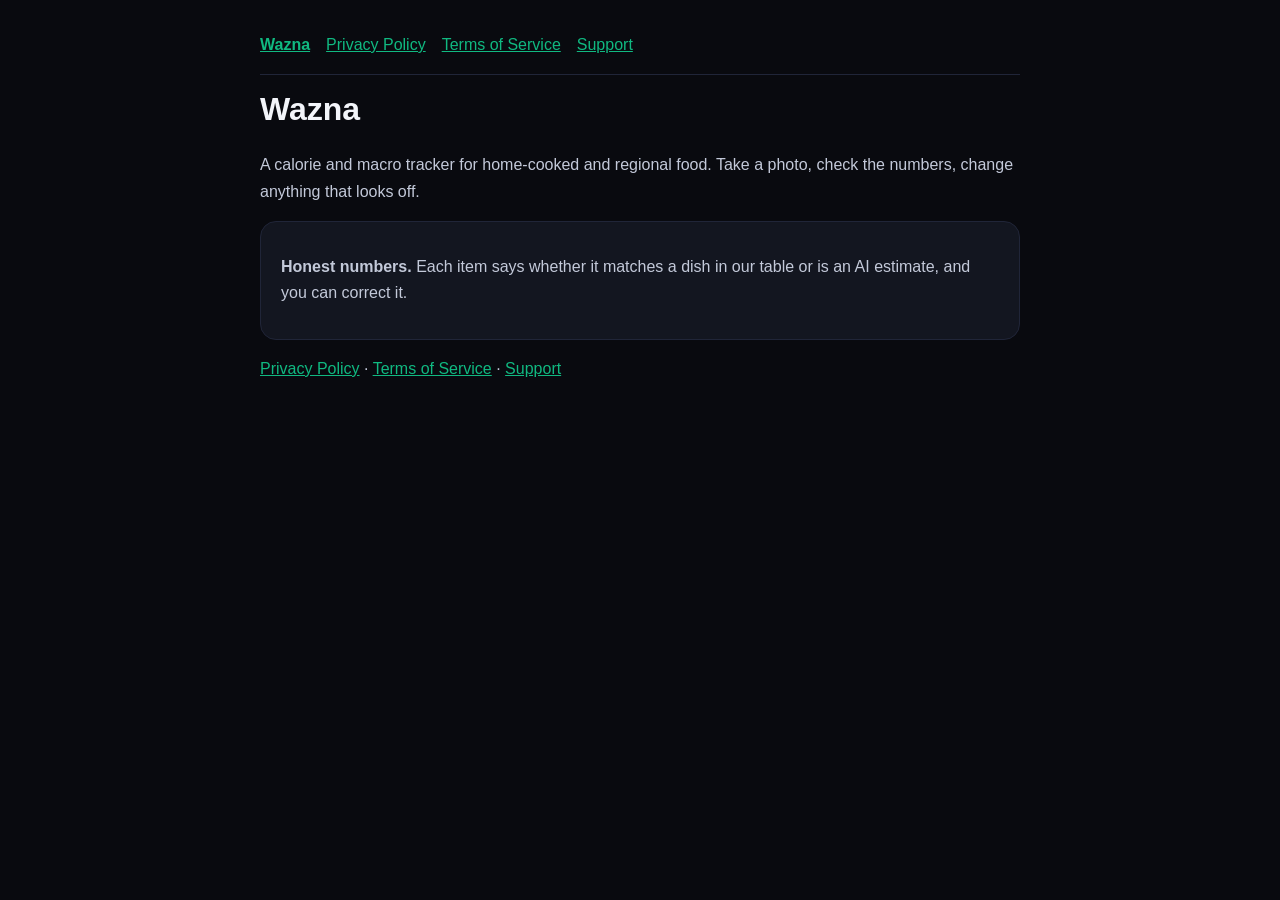
==== index.html @ 88abff81 "Wazna public pages: privacy, terms, support" ====
<!doctype html>
<html lang="en">
<head>
<meta charset="utf-8">
<meta name="viewport" content="width=device-width, initial-scale=1">
<title>Home | Wazna</title>
<style>
  :root { color-scheme: dark; --bg:#090A0F; --card:#131620; --line:#202538; --ink:#F3F5FA; --muted:#8189A0; --emerald:#10B981; }
  body { margin:0; background:var(--bg); color:var(--ink); font:16px/1.65 -apple-system, "Segoe UI", Roboto, sans-serif; }
  main { max-width:760px; margin:0 auto; padding:32px 20px 80px; }
  h1 { font-size:32px; margin:8px 0 4px; } h2 { font-size:20px; margin:32px 0 8px; }
  p, li { color:#C3C9D9; } a { color:var(--emerald); } nav a { margin-right:16px; }
  .meta { color:var(--muted); font-size:14px; } nav { padding-bottom:16px; border-bottom:1px solid var(--line); margin-bottom:8px; }
  .card { background:var(--card); border:1px solid var(--line); border-radius:16px; padding:16px 20px; }
</style>
</head>
<body><main>
<nav><a href="index.html"><strong>Wazna</strong></a><a href="privacy.html">Privacy Policy</a><a href="terms.html">Terms of Service</a><a href="support.html">Support</a></nav>
<h1>Wazna</h1>
<p>A calorie and macro tracker for home-cooked and regional food. Take a photo, check the numbers, change anything that looks off.</p>
<div class="card"><p><strong>Honest numbers.</strong> Each item says whether it matches a dish in our table or is an AI estimate, and you can correct it.</p></div>
<p><a href="privacy.html">Privacy Policy</a> &middot; <a href="terms.html">Terms of Service</a> &middot; <a href="support.html">Support</a></p>

</main></body></html>
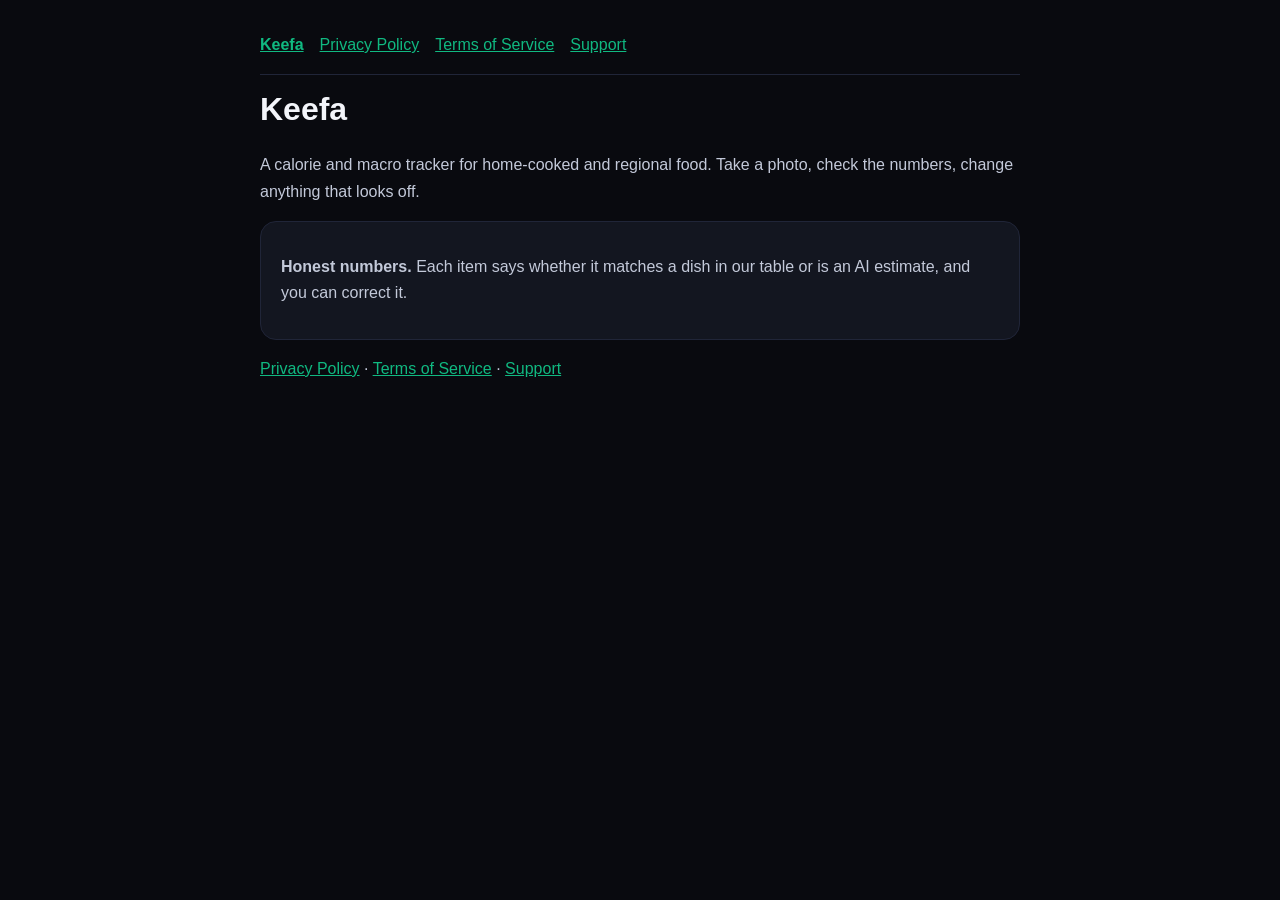
==== commit 0efc08cd: "Public pages: app renamed to Keefa" ====
--- a/index.html
+++ b/index.html
@@ -3,7 +3,7 @@
 <head>
 <meta charset="utf-8">
 <meta name="viewport" content="width=device-width, initial-scale=1">
-<title>Home | Wazna</title>
+<title>Home | Keefa</title>
 <style>
   :root { color-scheme: dark; --bg:#090A0F; --card:#131620; --line:#202538; --ink:#F3F5FA; --muted:#8189A0; --emerald:#10B981; }
   body { margin:0; background:var(--bg); color:var(--ink); font:16px/1.65 -apple-system, "Segoe UI", Roboto, sans-serif; }
@@ -15,8 +15,8 @@
 </style>
 </head>
 <body><main>
-<nav><a href="index.html"><strong>Wazna</strong></a><a href="privacy.html">Privacy Policy</a><a href="terms.html">Terms of Service</a><a href="support.html">Support</a></nav>
-<h1>Wazna</h1>
+<nav><a href="index.html"><strong>Keefa</strong></a><a href="privacy.html">Privacy Policy</a><a href="terms.html">Terms of Service</a><a href="support.html">Support</a></nav>
+<h1>Keefa</h1>
 <p>A calorie and macro tracker for home-cooked and regional food. Take a photo, check the numbers, change anything that looks off.</p>
 <div class="card"><p><strong>Honest numbers.</strong> Each item says whether it matches a dish in our table or is an AI estimate, and you can correct it.</p></div>
 <p><a href="privacy.html">Privacy Policy</a> &middot; <a href="terms.html">Terms of Service</a> &middot; <a href="support.html">Support</a></p>
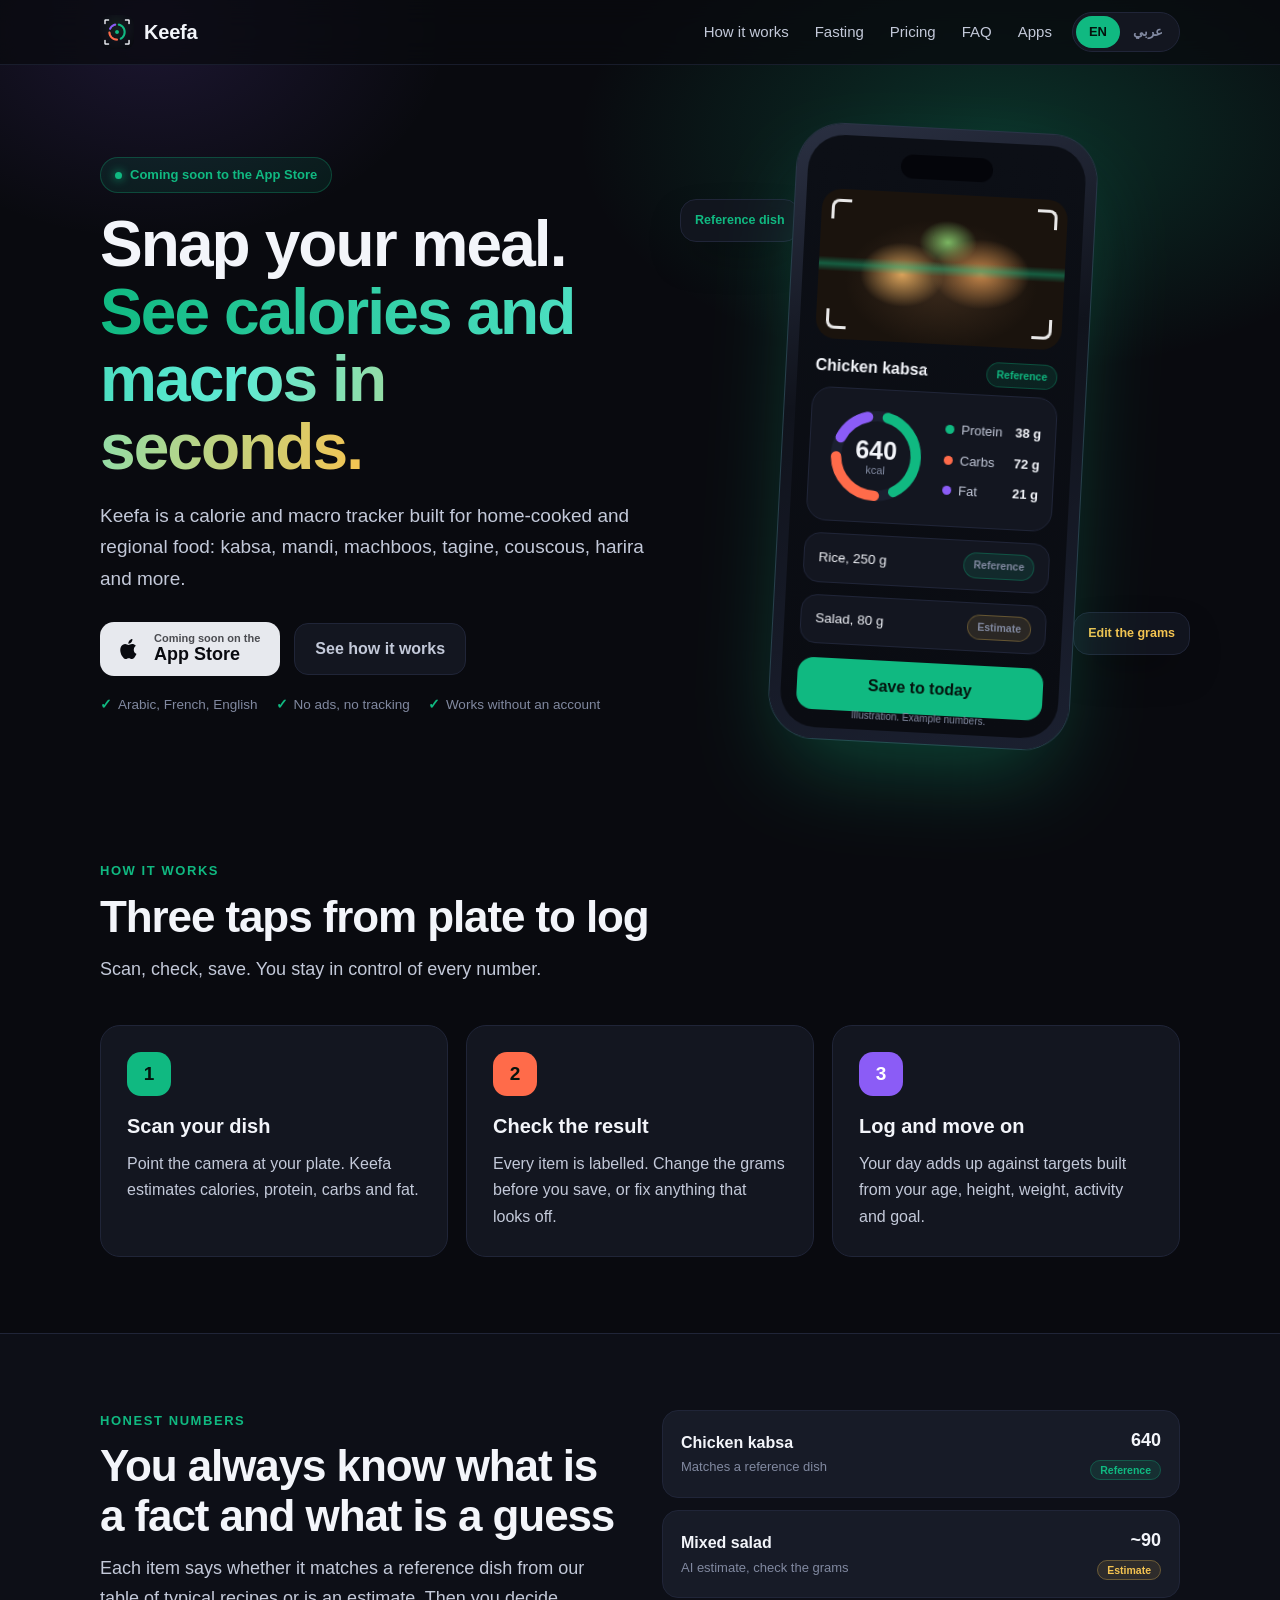
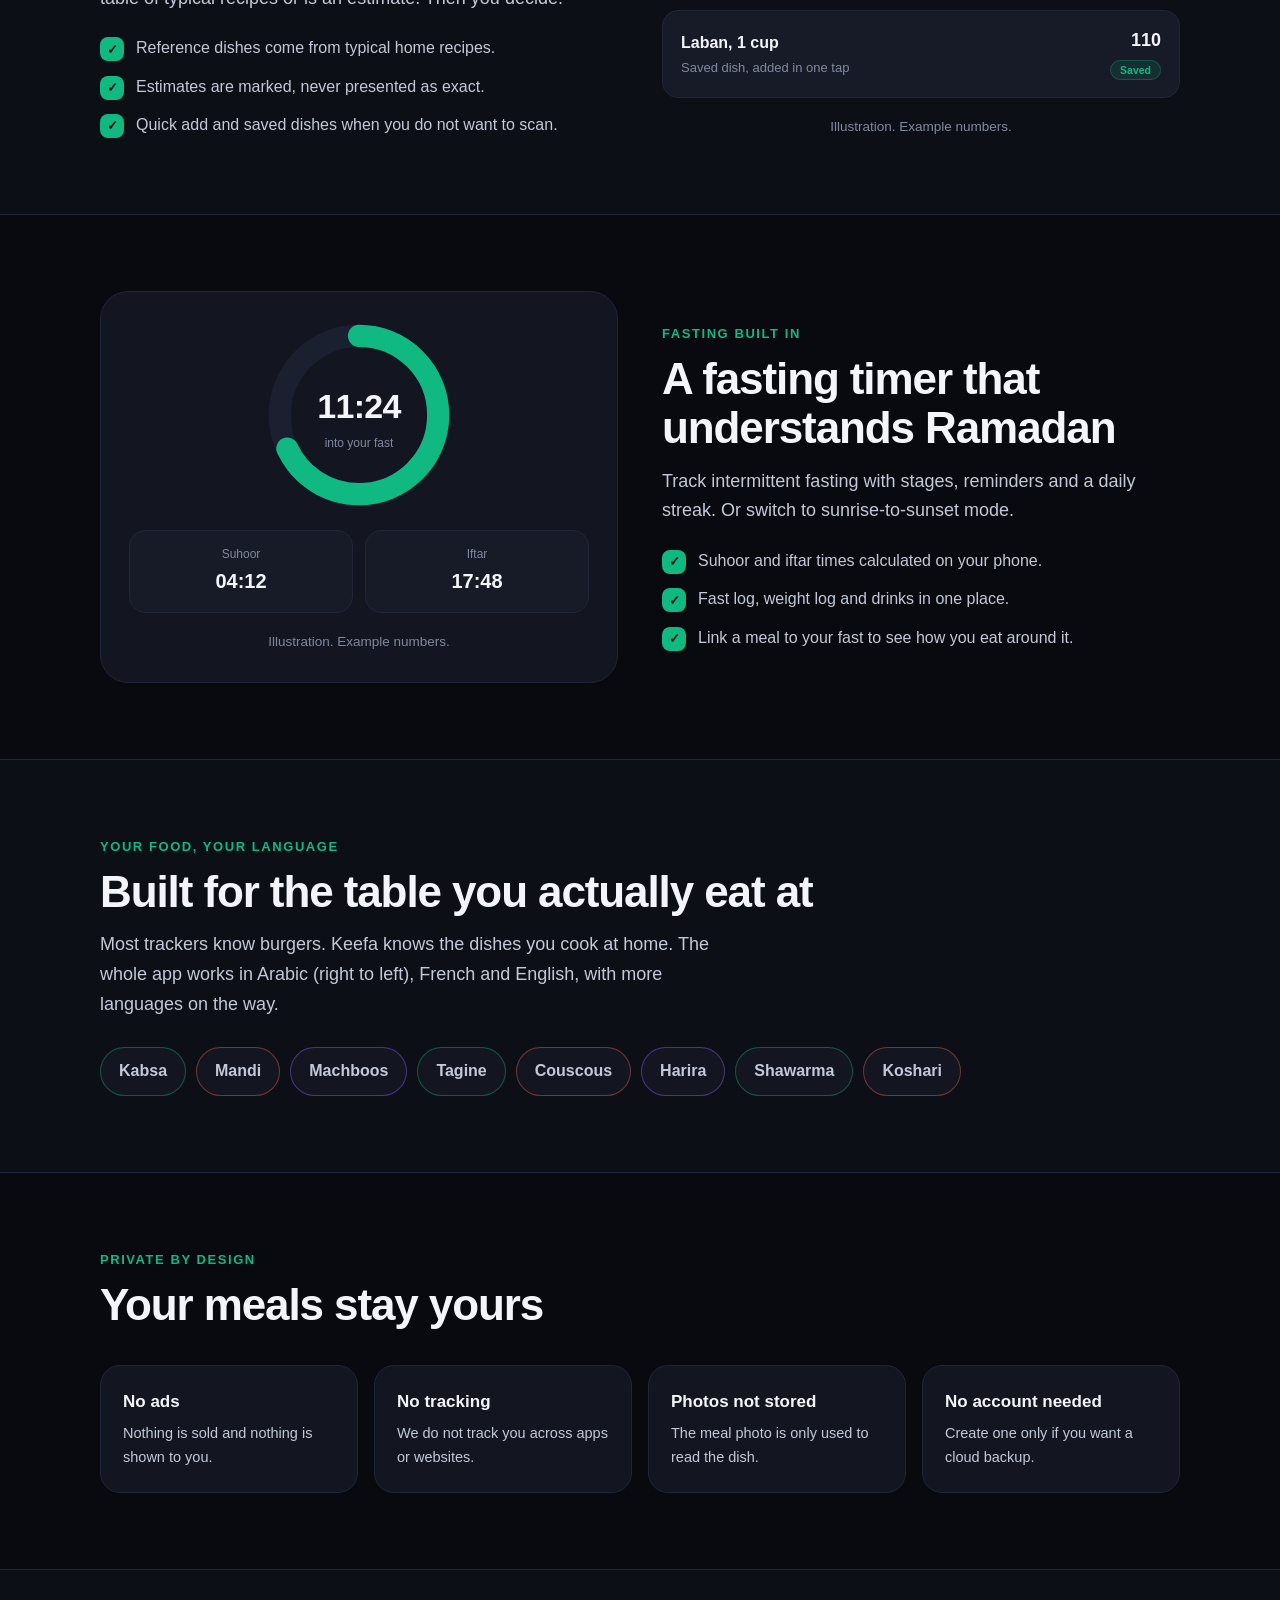
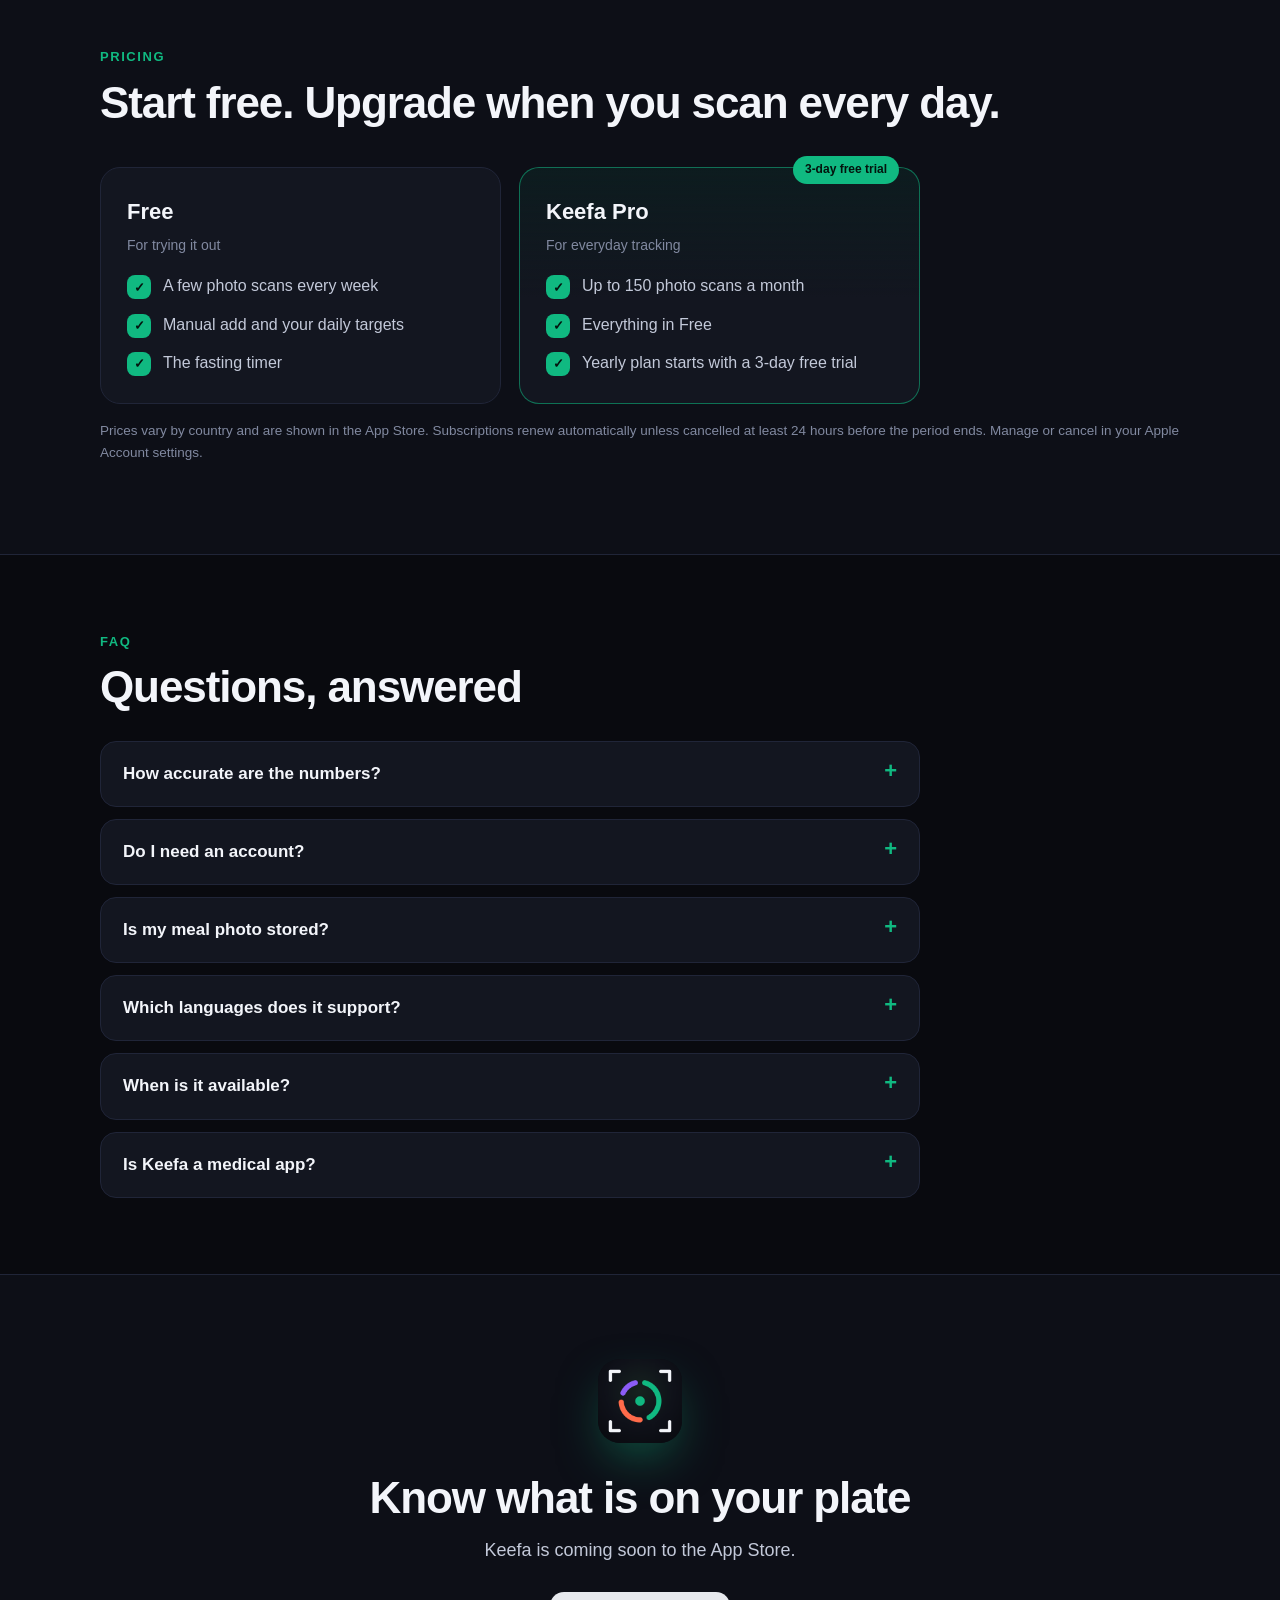
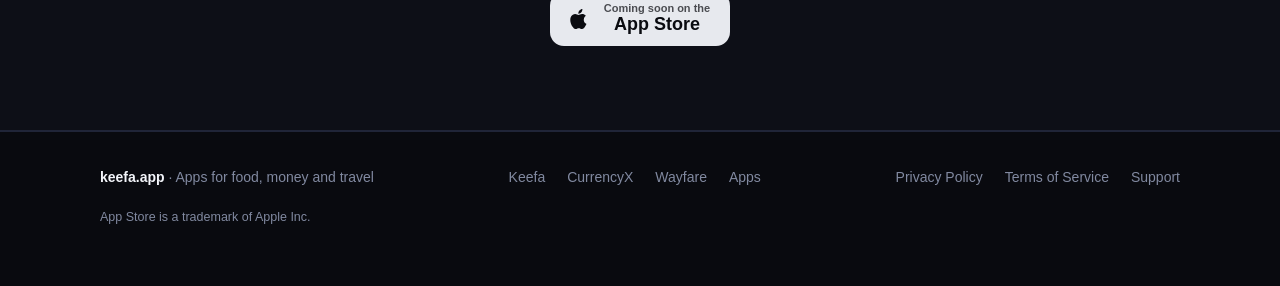
==== commit 59ab580b: "Multi-app site on keefa.app: EN/AR pages, apps hub, CurrencyX and Wayfare pages, SEO files" ====
--- a/index.html
+++ b/index.html
@@ -1,24 +1,467 @@
 <!doctype html>
-<html lang="en">
+<html lang="en" dir="ltr">
 <head>
 <meta charset="utf-8">
 <meta name="viewport" content="width=device-width, initial-scale=1">
-<title>Home | Keefa</title>
+<title>Keefa: Calorie Counter, Food Scanner &amp; Fasting Timer for iPhone</title>
+<meta name="description" content="Snap a meal, get calories and macros in seconds. Built for kabsa, mandi, tagine and home cooking, with a fasting timer and suhoor and iftar times.">
+<meta name="robots" content="index,follow,max-image-preview:large,max-snippet:-1,max-video-preview:-1">
+<meta name="theme-color" content="#090A0F">
+<link rel="canonical" href="https://keefa.app/">
+<link rel="alternate" hreflang="en" href="https://keefa.app/">
+<link rel="alternate" hreflang="ar" href="https://keefa.app/ar/">
+<link rel="alternate" hreflang="x-default" href="https://keefa.app/">
+<meta property="og:type" content="website">
+<meta property="og:site_name" content="keefa.app">
+<meta property="og:title" content="Keefa: Calorie Counter, Food Scanner &amp; Fasting Timer for iPhone">
+<meta property="og:description" content="Snap a meal, get calories and macros in seconds. Built for kabsa, mandi, tagine and home cooking, with a fasting timer and suhoor and iftar times.">
+<meta property="og:url" content="https://keefa.app/">
+<meta property="og:image" content="https://keefa.app/assets/og-keefa.png">
+<meta property="og:image:width" content="1200">
+<meta property="og:image:height" content="630">
+<meta property="og:locale" content="en_US">
+<meta property="og:locale:alternate" content="ar_AR">
+<meta name="twitter:card" content="summary_large_image">
+<meta name="twitter:title" content="Keefa: Calorie Counter, Food Scanner &amp; Fasting Timer for iPhone">
+<meta name="twitter:description" content="Snap a meal, get calories and macros in seconds. Built for kabsa, mandi, tagine and home cooking, with a fasting timer and suhoor and iftar times.">
+<meta name="twitter:image" content="https://keefa.app/assets/og-keefa.png">
+<meta name="apple-itunes-app" content="app-id=6833574449">
+<link rel="icon" href="/assets/favicon.png" type="image/png">
+<link rel="apple-touch-icon" href="/assets/icon.png">
 <style>
-  :root { color-scheme: dark; --bg:#090A0F; --card:#131620; --line:#202538; --ink:#F3F5FA; --muted:#8189A0; --emerald:#10B981; }
-  body { margin:0; background:var(--bg); color:var(--ink); font:16px/1.65 -apple-system, "Segoe UI", Roboto, sans-serif; }
-  main { max-width:760px; margin:0 auto; padding:32px 20px 80px; }
-  h1 { font-size:32px; margin:8px 0 4px; } h2 { font-size:20px; margin:32px 0 8px; }
-  p, li { color:#C3C9D9; } a { color:var(--emerald); } nav a { margin-right:16px; }
-  .meta { color:var(--muted); font-size:14px; } nav { padding-bottom:16px; border-bottom:1px solid var(--line); margin-bottom:8px; }
-  .card { background:var(--card); border:1px solid var(--line); border-radius:16px; padding:16px 20px; }
+:root {
+    color-scheme: dark;
+    --bg:#090A0F; --bg2:#0D0F17; --card:#131620; --card2:#171B27; --line:#202538;
+    --ink:#F3F5FA; --soft:#C3C9D9; --muted:#8189A0;
+    --emerald:#10B981; --emerald-d:#0B8F64; --coral:#FF6B4A; --violet:#8B5CF6; --gold:#F5C451;
+    --radius:20px;
+  }
+  * { box-sizing:border-box; }
+  html { scroll-behavior:smooth; }
+  body {
+    margin:0; background:var(--bg); color:var(--ink);
+    font:16px/1.65 -apple-system, BlinkMacSystemFont, "Segoe UI", Roboto, "Geeza Pro", "Noto Sans Arabic", Tahoma, sans-serif;
+    -webkit-font-smoothing:antialiased; overflow-x:hidden;
+  }
+  a { color:inherit; text-decoration:none; }
+  .wrap { max-width:1120px; margin:0 auto; padding:0 20px; }
+
+  /* background glow */
+  .glow { position:absolute; inset:0 0 auto 0; height:760px; pointer-events:none; z-index:0;
+    background:
+      radial-gradient(600px 340px at 78% 18%, rgba(16,185,129,.22), transparent 70%),
+      radial-gradient(420px 300px at 12% 4%, rgba(139,92,246,.14), transparent 70%); }
+
+  /* header */
+  header { position:sticky; top:0; z-index:20; backdrop-filter:blur(14px); -webkit-backdrop-filter:blur(14px);
+    background:rgba(9,10,15,.72); border-bottom:1px solid rgba(32,37,56,.7); }
+  .bar { display:flex; align-items:center; gap:20px; height:64px; }
+  .brand { display:flex; align-items:center; gap:10px; font-weight:800; font-size:20px; letter-spacing:-.01em; }
+  .brand img { width:34px; height:34px; border-radius:9px; }
+  nav.links { margin-inline-start:auto; display:flex; gap:26px; font-size:15px; color:var(--soft); }
+  nav.links a:hover { color:var(--ink); }
+  .lang { display:flex; border:1px solid var(--line); border-radius:999px; padding:3px; background:var(--card); }
+  .lang button { all:unset; cursor:pointer; padding:5px 13px; border-radius:999px; font-size:13px; font-weight:700; color:var(--muted); }
+  .lang button[aria-pressed="true"] { background:var(--emerald); color:#04130D; }
+  @media (max-width:780px) { nav.links { display:none; } .lang { margin-inline-start:auto; } }
+
+  /* hero */
+  .hero { position:relative; z-index:1; padding:64px 0 40px; }
+  .hero-grid { display:grid; grid-template-columns:1.05fr .95fr; gap:40px; align-items:center; }
+  .pill { display:inline-flex; align-items:center; gap:8px; font-size:13px; font-weight:700; color:var(--emerald);
+    background:rgba(16,185,129,.1); border:1px solid rgba(16,185,129,.28); padding:6px 14px; border-radius:999px; }
+  .pill i { width:7px; height:7px; border-radius:50%; background:var(--emerald); box-shadow:0 0 10px var(--emerald); }
+  h1 { font-size:clamp(38px,6vw,64px); line-height:1.06; letter-spacing:-.03em; margin:18px 0 18px; font-weight:800; }
+  h1 em { font-style:normal; background:linear-gradient(100deg,var(--emerald),#5EEAD4 60%,var(--gold)); -webkit-background-clip:text; background-clip:text; color:transparent; }
+  html[dir="rtl"] h1 { letter-spacing:0; line-height:1.25; }
+  .lead { font-size:19px; color:var(--soft); max-width:30em; margin:0 0 28px; }
+  .cta { display:flex; flex-wrap:wrap; gap:14px; align-items:center; }
+  .store { display:inline-flex; align-items:center; gap:12px; background:var(--ink); color:#0A0B10; border-radius:14px; padding:10px 20px 10px 16px; font-weight:700; cursor:default; opacity:.95; }
+  .store svg { width:26px; height:26px; }
+  .store small { display:block; font-size:11px; font-weight:600; opacity:.7; line-height:1.1; }
+  .store b { display:block; font-size:18px; line-height:1.2; }
+  .ghost { padding:12px 20px; border-radius:14px; border:1px solid var(--line); color:var(--soft); font-weight:600; background:var(--card); }
+  .ghost:hover { border-color:var(--emerald); color:var(--ink); }
+  .micro { margin-top:18px; font-size:13.5px; color:var(--muted); display:flex; flex-wrap:wrap; gap:6px 18px; }
+  .micro span::before { content:"✓"; color:var(--emerald); margin-inline-end:6px; font-weight:800; }
+
+  /* phone */
+  .phone-wrap { position:relative; display:flex; justify-content:center; }
+  .phone { width:300px; border-radius:46px; padding:11px; background:linear-gradient(160deg,#2A3042,#10131C 40%,#1B2030); box-shadow:0 40px 90px -20px rgba(16,185,129,.35), 0 0 0 1px #2B3146; transform:rotate(3deg); }
+  html[dir="rtl"] .phone { transform:rotate(-3deg); }
+  .screen { border-radius:36px; background:linear-gradient(180deg,#0C0F16,#0A0C12); padding:16px 16px 18px; min-height:560px; position:relative; overflow:hidden; }
+  .notch { width:92px; height:24px; background:#04050A; border-radius:14px; margin:0 auto 14px; }
+  .scan { position:relative; height:150px; border-radius:20px; overflow:hidden;
+    background:
+      radial-gradient(60px 46px at 34% 55%, #D9A25A, transparent 70%),
+      radial-gradient(70px 50px at 66% 52%, #C6874A, transparent 70%),
+      radial-gradient(40px 30px at 52% 32%, #7BB662, transparent 72%),
+      radial-gradient(120px 80px at 50% 60%, #3B2A1C, #1A130D 80%); }
+  .scan::after { content:""; position:absolute; inset:0; background:linear-gradient(180deg,transparent 45%,rgba(16,185,129,.45) 50%,transparent 55%); animation:sweep 3.2s ease-in-out infinite; }
+  @keyframes sweep { 0%{transform:translateY(-60%)} 100%{transform:translateY(60%)} }
+  .corner { position:absolute; width:20px; height:20px; border:3px solid #fff; opacity:.9; z-index:2; }
+  .c1{top:10px;left:10px;border-right:0;border-bottom:0;border-radius:8px 0 0 0}
+  .c2{top:10px;right:10px;border-left:0;border-bottom:0;border-radius:0 8px 0 0}
+  .c3{bottom:10px;left:10px;border-right:0;border-top:0;border-radius:0 0 0 8px}
+  .c4{bottom:10px;right:10px;border-left:0;border-top:0;border-radius:0 0 8px 0}
+  .dish { display:flex; justify-content:space-between; align-items:center; margin:14px 2px 8px; font-weight:700; font-size:16px; }
+  .tag { font-size:10.5px; font-weight:700; padding:3px 9px; border-radius:999px; }
+  .tag.ref { color:var(--emerald); background:rgba(16,185,129,.12); border:1px solid rgba(16,185,129,.3); }
+  .tag.est { color:var(--gold); background:rgba(245,196,81,.1); border:1px solid rgba(245,196,81,.3); }
+  .ringrow { display:flex; align-items:center; gap:16px; background:var(--card); border:1px solid var(--line); border-radius:20px; padding:14px; }
+  .ring { position:relative; width:104px; height:104px; flex:none; }
+  .ring svg { width:100%; height:100%; transform:rotate(-90deg); }
+  .ring circle { fill:none; stroke-width:12; stroke-linecap:round; }
+  .ring .num { position:absolute; inset:0; display:flex; flex-direction:column; align-items:center; justify-content:center; line-height:1.1; }
+  .ring .num b { font-size:25px; } .ring .num small { font-size:11px; color:var(--muted); }
+  .macros { flex:1; display:grid; gap:9px; font-size:13px; }
+  .macro { display:flex; justify-content:space-between; align-items:center; color:var(--soft); }
+  .macro i { width:9px; height:9px; border-radius:50%; display:inline-block; margin-inline-end:7px; }
+  .macro b { color:var(--ink); }
+  .item { margin-top:12px; display:flex; justify-content:space-between; align-items:center; background:var(--card); border:1px solid var(--line); border-radius:16px; padding:11px 14px; font-size:13.5px; }
+  .item span:last-child { color:var(--muted); }
+  .savebtn { margin-top:14px; text-align:center; background:var(--emerald); color:#04130D; font-weight:800; border-radius:16px; padding:13px; }
+  .eg { position:absolute; bottom:6px; right:6px; left:6px; text-align:center; font-size:10px; color:var(--muted); }
+  .float { position:absolute; background:rgba(19,22,32,.92); border:1px solid var(--line); border-radius:16px; padding:10px 14px; font-size:12.5px; font-weight:700; box-shadow:0 18px 40px -14px rgba(0,0,0,.6); backdrop-filter:blur(8px); }
+  .f1 { top:70px; inset-inline-start:-6px; color:var(--emerald); }
+  .f2 { bottom:90px; inset-inline-end:-10px; color:var(--gold); }
+  @media (max-width:900px) {
+    .hero-grid { grid-template-columns:1fr; } .phone-wrap { margin-top:24px; }
+    .f1 { inset-inline-start:2%; } .f2 { inset-inline-end:2%; }
+  }
+
+  /* sections */
+  section { position:relative; z-index:1; padding:76px 0; }
+  .alt { background:var(--bg2); border-block:1px solid var(--line); }
+  .eyebrow { color:var(--emerald); font-weight:800; font-size:13px; letter-spacing:.12em; text-transform:uppercase; }
+  html[dir="rtl"] .eyebrow { letter-spacing:0; }
+  h2 { font-size:clamp(30px,4.2vw,44px); line-height:1.12; letter-spacing:-.025em; margin:10px 0 14px; font-weight:800; }
+  html[dir="rtl"] h2 { letter-spacing:0; line-height:1.3; }
+  .sub { color:var(--soft); font-size:18px; max-width:34em; margin:0; }
+  .grid3 { display:grid; grid-template-columns:repeat(3,1fr); gap:18px; margin-top:40px; }
+  .card { background:var(--card); border:1px solid var(--line); border-radius:var(--radius); padding:26px; }
+  .card h3 { margin:14px 0 8px; font-size:20px; }
+  .card p { margin:0; color:var(--soft); }
+  .step { width:44px; height:44px; border-radius:14px; display:grid; place-items:center; font-weight:800; font-size:19px; color:#04130D; background:var(--emerald); }
+  .card:nth-child(2) .step { background:var(--coral); } .card:nth-child(3) .step { background:var(--violet); color:#fff; }
+  @media (max-width:860px) { .grid3 { grid-template-columns:1fr; } }
+
+  .split { display:grid; grid-template-columns:1fr 1fr; gap:44px; align-items:center; }
+  @media (max-width:860px) { .split { grid-template-columns:1fr; } }
+  .checks { list-style:none; padding:0; margin:22px 0 0; display:grid; gap:12px; }
+  .checks li { display:flex; gap:12px; color:var(--soft); }
+  .checks li::before { content:"✓"; flex:none; width:24px; height:24px; border-radius:8px; display:grid; place-items:center; font-size:13px; font-weight:800; color:#04130D; background:var(--emerald); margin-top:2px; }
+
+  .honest { display:grid; gap:12px; }
+  .row { display:flex; align-items:center; justify-content:space-between; gap:12px; background:var(--card2); border:1px solid var(--line); border-radius:16px; padding:15px 18px; }
+  .row b { font-size:16px; } .row small { display:block; color:var(--muted); font-size:13px; }
+  .row .kc { font-weight:800; font-size:18px; }
+  .edit { text-align:center; color:var(--muted); font-size:13.5px; padding:6px 0 0; }
+
+  .fast { background:var(--card); border:1px solid var(--line); border-radius:28px; padding:28px; }
+  .fastring { width:190px; height:190px; margin:0 auto 20px; position:relative; }
+  .fastring svg { width:100%; height:100%; transform:rotate(-90deg); }
+  .fastring circle { fill:none; stroke-width:14; stroke-linecap:round; }
+  .fastring .mid { position:absolute; inset:0; display:flex; flex-direction:column; align-items:center; justify-content:center; }
+  .fastring .mid b { font-size:34px; letter-spacing:-.02em; } .fastring .mid small { color:var(--muted); font-size:12px; }
+  .times { display:grid; grid-template-columns:1fr 1fr; gap:12px; }
+  .times div { background:var(--card2); border:1px solid var(--line); border-radius:16px; padding:14px; text-align:center; }
+  .times small { display:block; color:var(--muted); font-size:12px; } .times b { font-size:20px; }
+
+  .dishes { display:flex; flex-wrap:wrap; gap:10px; margin-top:28px; }
+  .dishes span { padding:10px 18px; border-radius:999px; background:var(--card); border:1px solid var(--line); font-weight:700; color:var(--soft); }
+  .dishes span:nth-child(3n+1) { border-color:rgba(16,185,129,.4); }
+  .dishes span:nth-child(3n+2) { border-color:rgba(255,107,74,.4); }
+  .dishes span:nth-child(3n) { border-color:rgba(139,92,246,.45); }
+
+  .priv { display:grid; grid-template-columns:repeat(4,1fr); gap:16px; margin-top:36px; }
+  .priv .card { padding:22px; } .priv .card h3 { font-size:17px; margin:0 0 6px; }
+  .priv .card p { font-size:14.5px; }
+  @media (max-width:900px) { .priv { grid-template-columns:1fr 1fr; } }
+  @media (max-width:520px) { .priv { grid-template-columns:1fr; } }
+
+  .plans { display:grid; grid-template-columns:1fr 1fr; gap:18px; margin-top:40px; max-width:820px; }
+  @media (max-width:700px) { .plans { grid-template-columns:1fr; } }
+  .plan h3 { margin:0 0 4px; font-size:22px; } .plan .tagline { color:var(--muted); font-size:14px; margin-bottom:16px; }
+  .plan.pro { border-color:rgba(16,185,129,.55); background:linear-gradient(180deg,rgba(16,185,129,.08),var(--card) 55%); position:relative; }
+  .plan .badge { position:absolute; top:-12px; inset-inline-end:20px; background:var(--emerald); color:#04130D; font-size:12px; font-weight:800; padding:4px 12px; border-radius:999px; }
+  .plan .checks { margin-top:0; }
+  .note { color:var(--muted); font-size:13.5px; margin-top:16px; }
+
+  details { background:var(--card); border:1px solid var(--line); border-radius:16px; padding:0 22px; margin-top:12px; }
+  summary { cursor:pointer; padding:18px 0; font-weight:700; font-size:17px; list-style:none; display:flex; justify-content:space-between; gap:14px; }
+  summary::-webkit-details-marker { display:none; }
+  summary::after { content:"+"; color:var(--emerald); font-size:22px; line-height:1; }
+  details[open] summary::after { content:"–"; }
+  details p { margin:0 0 18px; color:var(--soft); }
+  .faq { max-width:820px; margin-top:30px; }
+
+  .final { text-align:center; padding:84px 0; }
+  .final img { width:84px; height:84px; border-radius:22px; box-shadow:0 20px 50px -12px rgba(16,185,129,.5); }
+  .final h2 { margin-top:22px; } .final .sub { margin:0 auto 26px; }
+  .final .cta { justify-content:center; }
+
+  footer { border-top:1px solid var(--line); padding:34px 0 46px; color:var(--muted); font-size:14px; }
+  footer .cols { display:flex; flex-wrap:wrap; gap:18px 30px; align-items:center; justify-content:space-between; }
+  footer nav { display:flex; flex-wrap:wrap; gap:8px 22px; }
+  footer a:hover { color:var(--emerald); }
+  .disc { margin-top:18px; font-size:12.5px; max-width:70em; }
+
+  .reveal { opacity:0; transform:translateY(18px); transition:opacity .6s ease, transform .6s ease; }
+  .reveal.in { opacity:1; transform:none; }
+  @media (prefers-reduced-motion:reduce) { .reveal { opacity:1; transform:none; transition:none; } .scan::after { animation:none; } html { scroll-behavior:auto; } }
+
+/* ---- multi-page additions ---- */
+.skip{position:absolute;inset-inline-start:-999px;top:8px;background:var(--emerald);color:#04130D;padding:8px 14px;border-radius:10px;font-weight:800;z-index:50}
+.skip:focus{inset-inline-start:12px}
+.lang a{padding:5px 13px;border-radius:999px;font-size:13px;font-weight:700;color:var(--muted);display:block}
+.lang a[aria-current="true"]{background:var(--emerald);color:#04130D}
+.brand .dot{width:9px;height:9px;border-radius:50%;background:var(--emerald);box-shadow:0 0 10px var(--emerald)}
+.acc{--accent:var(--emerald)}
+.page-head{position:relative;z-index:1;padding:64px 0 28px}
+.page-head h1{margin-top:14px}
+.apps{display:grid;grid-template-columns:repeat(3,1fr);gap:18px;margin-top:36px}
+@media (max-width:900px){.apps{grid-template-columns:1fr}}
+.appcard{display:flex;flex-direction:column;gap:14px;background:var(--card);border:1px solid var(--line);border-radius:24px;padding:26px;transition:transform .2s,border-color .2s}
+.appcard:hover{transform:translateY(-3px);border-color:var(--accent)}
+.appcard img{width:68px;height:68px;border-radius:17px}
+.appcard h2,.appcard h3{margin:0;font-size:22px;letter-spacing:-.01em}
+.appcard .st{color:var(--muted);font-size:14px;margin:-8px 0 0}
+.appcard p{margin:0;color:var(--soft);font-size:15.5px}
+.appcard .go{margin-top:auto;color:var(--accent);font-weight:800}
+.status{align-self:flex-start;font-size:12px;font-weight:800;padding:4px 12px;border-radius:999px;border:1px solid var(--line);color:var(--muted)}
+.status.live{color:var(--emerald);border-color:rgba(16,185,129,.4);background:rgba(16,185,129,.08)}
+.status.soon{color:var(--gold);border-color:rgba(245,196,81,.4);background:rgba(245,196,81,.08)}
+.apphero{display:grid;grid-template-columns:auto 1fr;gap:28px;align-items:center}
+@media (max-width:640px){.apphero{grid-template-columns:1fr}}
+.apphero img{width:132px;height:132px;border-radius:32px;box-shadow:0 24px 60px -14px var(--accent)}
+.feat{display:grid;grid-template-columns:repeat(3,1fr);gap:16px;margin-top:34px}
+@media (max-width:900px){.feat{grid-template-columns:1fr 1fr}} @media (max-width:560px){.feat{grid-template-columns:1fr}}
+.feat .card{padding:22px} .feat .card h3{font-size:17px;margin:0 0 6px} .feat .card p{font-size:14.5px}
+.crumbs{font-size:13.5px;color:var(--muted)} .crumbs a:hover{color:var(--emerald)}
+.fine{color:var(--muted);font-size:13px;margin-top:14px;max-width:60em}
+.links-row{display:flex;flex-wrap:wrap;gap:10px 22px;margin-top:22px;font-weight:700}
+.links-row a{color:var(--accent)} .links-row a:hover{text-decoration:underline}
+.more{margin-top:26px}
+
 </style>
+<script type="application/ld+json">{"@context": "https://schema.org", "@graph": [{"@type": "WebSite", "@id": "https://keefa.app/#site", "url": "https://keefa.app/", "name": "keefa.app", "inLanguage": ["en", "ar"]}, {"@type": "MobileApplication", "@id": "https://keefa.app/#app", "name": "Keefa", "alternateName": ["Keefa: Calorie Counter", "كيفا"], "operatingSystem": "iOS", "applicationCategory": "HealthApplication", "description": "Snap a meal, get calories and macros in seconds. Built for kabsa, mandi, tagine and home cooking, with a fasting timer and suhoor and iftar times.", "inLanguage": ["en", "ar", "fr"], "image": "https://keefa.app/assets/icon.png", "url": "https://keefa.app/", "offers": {"@type": "Offer", "price": "0", "priceCurrency": "USD"}, "availableOnDevice": "iPhone", "keywords": "calorie counter, macro tracker, food scanner, intermittent fasting, Ramadan, suhoor, iftar"}, {"@type": "FAQPage", "mainEntity": [{"@type": "Question", "name": "How accurate are the numbers?", "acceptedAnswer": {"@type": "Answer", "text": "Reference dishes come from a table of typical recipes. Anything else is an estimate and is labelled as one. Portions vary, so check the grams before you save."}}, {"@type": "Question", "name": "Do I need an account?", "acceptedAnswer": {"@type": "Answer", "text": "No. You can use Keefa without one. Create an account only if you want a cloud backup of your profile, meals and fasting history."}}, {"@type": "Question", "name": "Is my meal photo stored?", "acceptedAnswer": {"@type": "Answer", "text": "No. The photo is only used to read the dish. Read the privacy policy for the full details."}}, {"@type": "Question", "name": "Which languages does it support?", "acceptedAnswer": {"@type": "Answer", "text": "Arabic (right to left), French and English, with more languages being added."}}, {"@type": "Question", "name": "When is it available?", "acceptedAnswer": {"@type": "Answer", "text": "Keefa is coming soon to the App Store for iPhone. Check back here for the link."}}, {"@type": "Question", "name": "Is Keefa a medical app?", "acceptedAnswer": {"@type": "Answer", "text": "No. Keefa gives estimates for general information and is not a medical device. Talk to a doctor before you change how you eat or fast."}}]}]}</script>
 </head>
-<body><main>
-<nav><a href="index.html"><strong>Keefa</strong></a><a href="privacy.html">Privacy Policy</a><a href="terms.html">Terms of Service</a><a href="support.html">Support</a></nav>
-<h1>Keefa</h1>
-<p>A calorie and macro tracker for home-cooked and regional food. Take a photo, check the numbers, change anything that looks off.</p>
-<div class="card"><p><strong>Honest numbers.</strong> Each item says whether it matches a dish in our table or is an AI estimate, and you can correct it.</p></div>
-<p><a href="privacy.html">Privacy Policy</a> &middot; <a href="terms.html">Terms of Service</a> &middot; <a href="support.html">Support</a></p>
-
-</main></body></html>
+<body>
+<div class="glow"></div>
+<a class="skip" href="#main">Skip to content</a>
+<header><div class="wrap bar"><a class="brand" href="/"><img src="/assets/icon.png" alt="" width="34" height="34"><span>Keefa</span></a><nav class="links" aria-label="Main"><a href="#how">How it works</a><a href="#fasting">Fasting</a><a href="#pricing">Pricing</a><a href="#faq">FAQ</a><a href="/apps/">Apps</a></nav><div class="lang" role="group" aria-label="Language"><a href="/" hreflang="en" lang="en" aria-current="true">EN</a><a href="/ar/" hreflang="ar" lang="ar" aria-current="false">عربي</a></div></div></header>
+<main id="main">
+<!-- HERO -->
+<div class="hero">
+  <div class="wrap hero-grid">
+    <div>
+      <span class="pill"><i></i><span>Coming soon to the App Store</span></span>
+      <h1><span>Snap your meal.</span><br><em>See calories and macros in seconds.</em></h1>
+      <p class="lead">Keefa is a calorie and macro tracker built for home-cooked and regional food: kabsa, mandi, machboos, tagine, couscous, harira and more.</p>
+      <div class="cta">
+        <span class="store" aria-label="App Store, coming soon">
+          <svg viewBox="0 0 24 24" fill="currentColor" aria-hidden="true"><path d="M16.4 12.6c0-2.3 1.9-3.4 2-3.5-1.1-1.6-2.8-1.8-3.4-1.8-1.4-.1-2.8.9-3.5.9-.7 0-1.8-.8-3-.8-1.5 0-3 .9-3.8 2.3-1.6 2.8-.4 7 1.2 9.3.8 1.1 1.7 2.4 2.9 2.3 1.2 0 1.6-.7 3-.7s1.8.7 3 .7c1.3 0 2.1-1.1 2.8-2.3.9-1.3 1.3-2.5 1.3-2.6-.1 0-2.5-1-2.5-3.8zM14.2 5.8c.6-.8 1.1-1.9.9-3-.9 0-2.1.6-2.7 1.4-.6.7-1.1 1.8-1 2.9 1.1.1 2.1-.5 2.8-1.3z"/></svg>
+          <span><small>Coming soon on the</small><b>App Store</b></span>
+        </span>
+        <a class="ghost" href="#how">See how it works</a>
+      </div>
+      <div class="micro">
+        <span>Arabic, French, English</span>
+        <span>No ads, no tracking</span>
+        <span>Works without an account</span>
+      </div>
+    </div>
+
+    <div class="phone-wrap">
+      <div class="float f1">Reference dish</div>
+      <div class="float f2">Edit the grams</div>
+      <div class="phone"><div class="screen">
+        <div class="notch"></div>
+        <div class="scan"><i class="corner c1"></i><i class="corner c2"></i><i class="corner c3"></i><i class="corner c4"></i></div>
+        <div class="dish"><span>Chicken kabsa</span><span class="tag ref">Reference</span></div>
+        <div class="ringrow">
+          <div class="ring">
+            <svg viewBox="0 0 120 120">
+              <circle cx="60" cy="60" r="46" stroke="#1B2030" />
+              <circle cx="60" cy="60" r="46" stroke="#10B981" pathLength="100" stroke-dasharray="38 100" stroke-dashoffset="-4"/>
+              <circle cx="60" cy="60" r="46" stroke="#FF6B4A" pathLength="100" stroke-dasharray="24 100" stroke-dashoffset="-50"/>
+              <circle cx="60" cy="60" r="46" stroke="#8B5CF6" pathLength="100" stroke-dasharray="14 100" stroke-dashoffset="-82"/>
+            </svg>
+            <div class="num"><b>640</b><small>kcal</small></div>
+          </div>
+          <div class="macros">
+            <div class="macro"><span><i style="background:#10B981"></i><span>Protein</span></span><b>38 g</b></div>
+            <div class="macro"><span><i style="background:#FF6B4A"></i><span>Carbs</span></span><b>72 g</b></div>
+            <div class="macro"><span><i style="background:#8B5CF6"></i><span>Fat</span></span><b>21 g</b></div>
+          </div>
+        </div>
+        <div class="item"><span>Rice, 250 g</span><span class="tag ref">Reference</span></div>
+        <div class="item"><span>Salad, 80 g</span><span class="tag est">Estimate</span></div>
+        <div class="savebtn">Save to today</div>
+        <div class="eg">Illustration. Example numbers.</div>
+      </div></div>
+    </div>
+  </div>
+</div>
+
+<!-- HOW -->
+<section id="how">
+  <div class="wrap">
+    <div class="eyebrow">How it works</div>
+    <h2>Three taps from plate to log</h2>
+    <p class="sub">Scan, check, save. You stay in control of every number.</p>
+    <div class="grid3">
+      <div class="card reveal"><div class="step">1</div><h3>Scan your dish</h3><p>Point the camera at your plate. Keefa estimates calories, protein, carbs and fat.</p></div>
+      <div class="card reveal"><div class="step">2</div><h3>Check the result</h3><p>Every item is labelled. Change the grams before you save, or fix anything that looks off.</p></div>
+      <div class="card reveal"><div class="step">3</div><h3>Log and move on</h3><p>Your day adds up against targets built from your age, height, weight, activity and goal.</p></div>
+    </div>
+  </div>
+</section>
+
+<!-- HONEST NUMBERS -->
+<section class="alt">
+  <div class="wrap split">
+    <div class="reveal">
+      <div class="eyebrow">Honest numbers</div>
+      <h2>You always know what is a fact and what is a guess</h2>
+      <p class="sub">Each item says whether it matches a reference dish from our table of typical recipes or is an estimate. Then you decide.</p>
+      <ul class="checks">
+        <li>Reference dishes come from typical home recipes.</li>
+        <li>Estimates are marked, never presented as exact.</li>
+        <li>Quick add and saved dishes when you do not want to scan.</li>
+      </ul>
+    </div>
+    <div class="honest reveal">
+      <div class="row"><div><b>Chicken kabsa</b><small>Matches a reference dish</small></div><div style="text-align:end"><div class="kc">640</div><span class="tag ref">Reference</span></div></div>
+      <div class="row"><div><b>Mixed salad</b><small>AI estimate, check the grams</small></div><div style="text-align:end"><div class="kc">~90</div><span class="tag est">Estimate</span></div></div>
+      <div class="row"><div><b>Laban, 1 cup</b><small>Saved dish, added in one tap</small></div><div style="text-align:end"><div class="kc">110</div><span class="tag ref">Saved</span></div></div>
+      <div class="edit">Illustration. Example numbers.</div>
+    </div>
+  </div>
+</section>
+
+<!-- FASTING -->
+<section id="fasting">
+  <div class="wrap split">
+    <div class="fast reveal">
+      <div class="fastring">
+        <svg viewBox="0 0 120 120">
+          <circle cx="60" cy="60" r="50" stroke="#1B2030"/>
+          <circle cx="60" cy="60" r="50" stroke="#10B981" pathLength="100" stroke-dasharray="68 100"/>
+        </svg>
+        <div class="mid"><b>11:24</b><small>into your fast</small></div>
+      </div>
+      <div class="times">
+        <div><small>Suhoor</small><b>04:12</b></div>
+        <div><small>Iftar</small><b>17:48</b></div>
+      </div>
+      <div class="edit" style="margin-top:12px">Illustration. Example numbers.</div>
+    </div>
+    <div class="reveal">
+      <div class="eyebrow">Fasting built in</div>
+      <h2>A fasting timer that understands Ramadan</h2>
+      <p class="sub">Track intermittent fasting with stages, reminders and a daily streak. Or switch to sunrise-to-sunset mode.</p>
+      <ul class="checks">
+        <li>Suhoor and iftar times calculated on your phone.</li>
+        <li>Fast log, weight log and drinks in one place.</li>
+        <li>Link a meal to your fast to see how you eat around it.</li>
+      </ul>
+    </div>
+  </div>
+</section>
+
+<!-- FOOD + LANGUAGES -->
+<section class="alt">
+  <div class="wrap">
+    <div class="eyebrow">Your food, your language</div>
+    <h2>Built for the table you actually eat at</h2>
+    <p class="sub">Most trackers know burgers. Keefa knows the dishes you cook at home. The whole app works in Arabic (right to left), French and English, with more languages on the way.</p>
+    <div class="dishes reveal">
+      <span>Kabsa</span><span>Mandi</span><span>Machboos</span><span>Tagine</span><span>Couscous</span><span>Harira</span><span>Shawarma</span><span>Koshari</span>
+    </div>
+  </div>
+</section>
+
+<!-- PRIVACY -->
+<section>
+  <div class="wrap">
+    <div class="eyebrow">Private by design</div>
+    <h2>Your meals stay yours</h2>
+    <div class="priv">
+      <div class="card reveal"><h3>No ads</h3><p>Nothing is sold and nothing is shown to you.</p></div>
+      <div class="card reveal"><h3>No tracking</h3><p>We do not track you across apps or websites.</p></div>
+      <div class="card reveal"><h3>Photos not stored</h3><p>The meal photo is only used to read the dish.</p></div>
+      <div class="card reveal"><h3>No account needed</h3><p>Create one only if you want a cloud backup.</p></div>
+    </div>
+  </div>
+</section>
+
+<!-- PRICING -->
+<section id="pricing" class="alt">
+  <div class="wrap">
+    <div class="eyebrow">Pricing</div>
+    <h2>Start free. Upgrade when you scan every day.</h2>
+    <div class="plans">
+      <div class="card plan reveal">
+        <h3>Free</h3><div class="tagline">For trying it out</div>
+        <ul class="checks">
+          <li>A few photo scans every week</li>
+          <li>Manual add and your daily targets</li>
+          <li>The fasting timer</li>
+        </ul>
+      </div>
+      <div class="card plan pro reveal">
+        <span class="badge">3-day free trial</span>
+        <h3>Keefa Pro</h3><div class="tagline">For everyday tracking</div>
+        <ul class="checks">
+          <li>Up to 150 photo scans a month</li>
+          <li>Everything in Free</li>
+          <li>Yearly plan starts with a 3-day free trial</li>
+        </ul>
+      </div>
+    </div>
+    <p class="note">Prices vary by country and are shown in the App Store. Subscriptions renew automatically unless cancelled at least 24 hours before the period ends. Manage or cancel in your Apple Account settings.</p>
+  </div>
+</section>
+
+<!-- FAQ -->
+<section id="faq">
+  <div class="wrap">
+    <div class="eyebrow">FAQ</div>
+    <h2>Questions, answered</h2>
+    <div class="faq">
+      <details><summary>How accurate are the numbers?</summary><p>Reference dishes come from a table of typical recipes. Anything else is an estimate and is labelled as one. Portions vary, so check the grams before you save.</p></details>
+      <details><summary>Do I need an account?</summary><p>No. You can use Keefa without one. Create an account only if you want a cloud backup of your profile, meals and fasting history.</p></details>
+      <details><summary>Is my meal photo stored?</summary><p>No. The photo is only used to read the dish. Read the privacy policy for the full details.</p></details>
+      <details><summary>Which languages does it support?</summary><p>Arabic (right to left), French and English, with more languages being added.</p></details>
+      <details><summary>When is it available?</summary><p>Keefa is coming soon to the App Store for iPhone. Check back here for the link.</p></details>
+      <details><summary>Is Keefa a medical app?</summary><p>No. Keefa gives estimates for general information and is not a medical device. Talk to a doctor before you change how you eat or fast.</p></details>
+    </div>
+  </div>
+</section>
+
+<!-- FINAL -->
+<section class="final alt">
+  <div class="wrap">
+    <img src="/assets/icon.png" alt="" width="84" height="84">
+    <h2>Know what is on your plate</h2>
+    <p class="sub">Keefa is coming soon to the App Store.</p>
+    <div class="cta"><span class="store"><svg viewBox="0 0 24 24" fill="currentColor" aria-hidden="true"><path d="M16.4 12.6c0-2.3 1.9-3.4 2-3.5-1.1-1.6-2.8-1.8-3.4-1.8-1.4-.1-2.8.9-3.5.9-.7 0-1.8-.8-3-.8-1.5 0-3 .9-3.8 2.3-1.6 2.8-.4 7 1.2 9.3.8 1.1 1.7 2.4 2.9 2.3 1.2 0 1.6-.7 3-.7s1.8.7 3 .7c1.3 0 2.1-1.1 2.8-2.3.9-1.3 1.3-2.5 1.3-2.6-.1 0-2.5-1-2.5-3.8zM14.2 5.8c.6-.8 1.1-1.9.9-3-.9 0-2.1.6-2.7 1.4-.6.7-1.1 1.8-1 2.9 1.1.1 2.1-.5 2.8-1.3z"/></svg><span><small>Coming soon on the</small><b>App Store</b></span></span></div>
+  </div>
+</section>
+
+</main>
+<footer><div class="wrap">
+<div class="cols"><div><strong style="color:var(--ink)">keefa.app</strong> &middot; Apps for food, money and travel</div>
+<nav aria-label="Apps"><a href="/">Keefa</a><a href="/currencyx/">CurrencyX</a><a href="/wayfare/">Wayfare</a><a href="/apps/">Apps</a></nav>
+<nav aria-label="Legal"><a href="/privacy.html">Privacy Policy</a><a href="/terms.html">Terms of Service</a><a href="/support.html">Support</a></nav></div>
+<p class="disc">App Store is a trademark of Apple Inc. </p>
+</div></footer>
+<script>
+(function(){var els=document.querySelectorAll('.reveal');
+if('IntersectionObserver' in window){var io=new IntersectionObserver(function(es){es.forEach(function(e){if(e.isIntersecting){e.target.classList.add('in');io.unobserve(e.target);}});},{threshold:.12});els.forEach(function(el){io.observe(el);});}
+else{els.forEach(function(el){el.classList.add('in');});}})();
+</script>
+</body>
+</html>
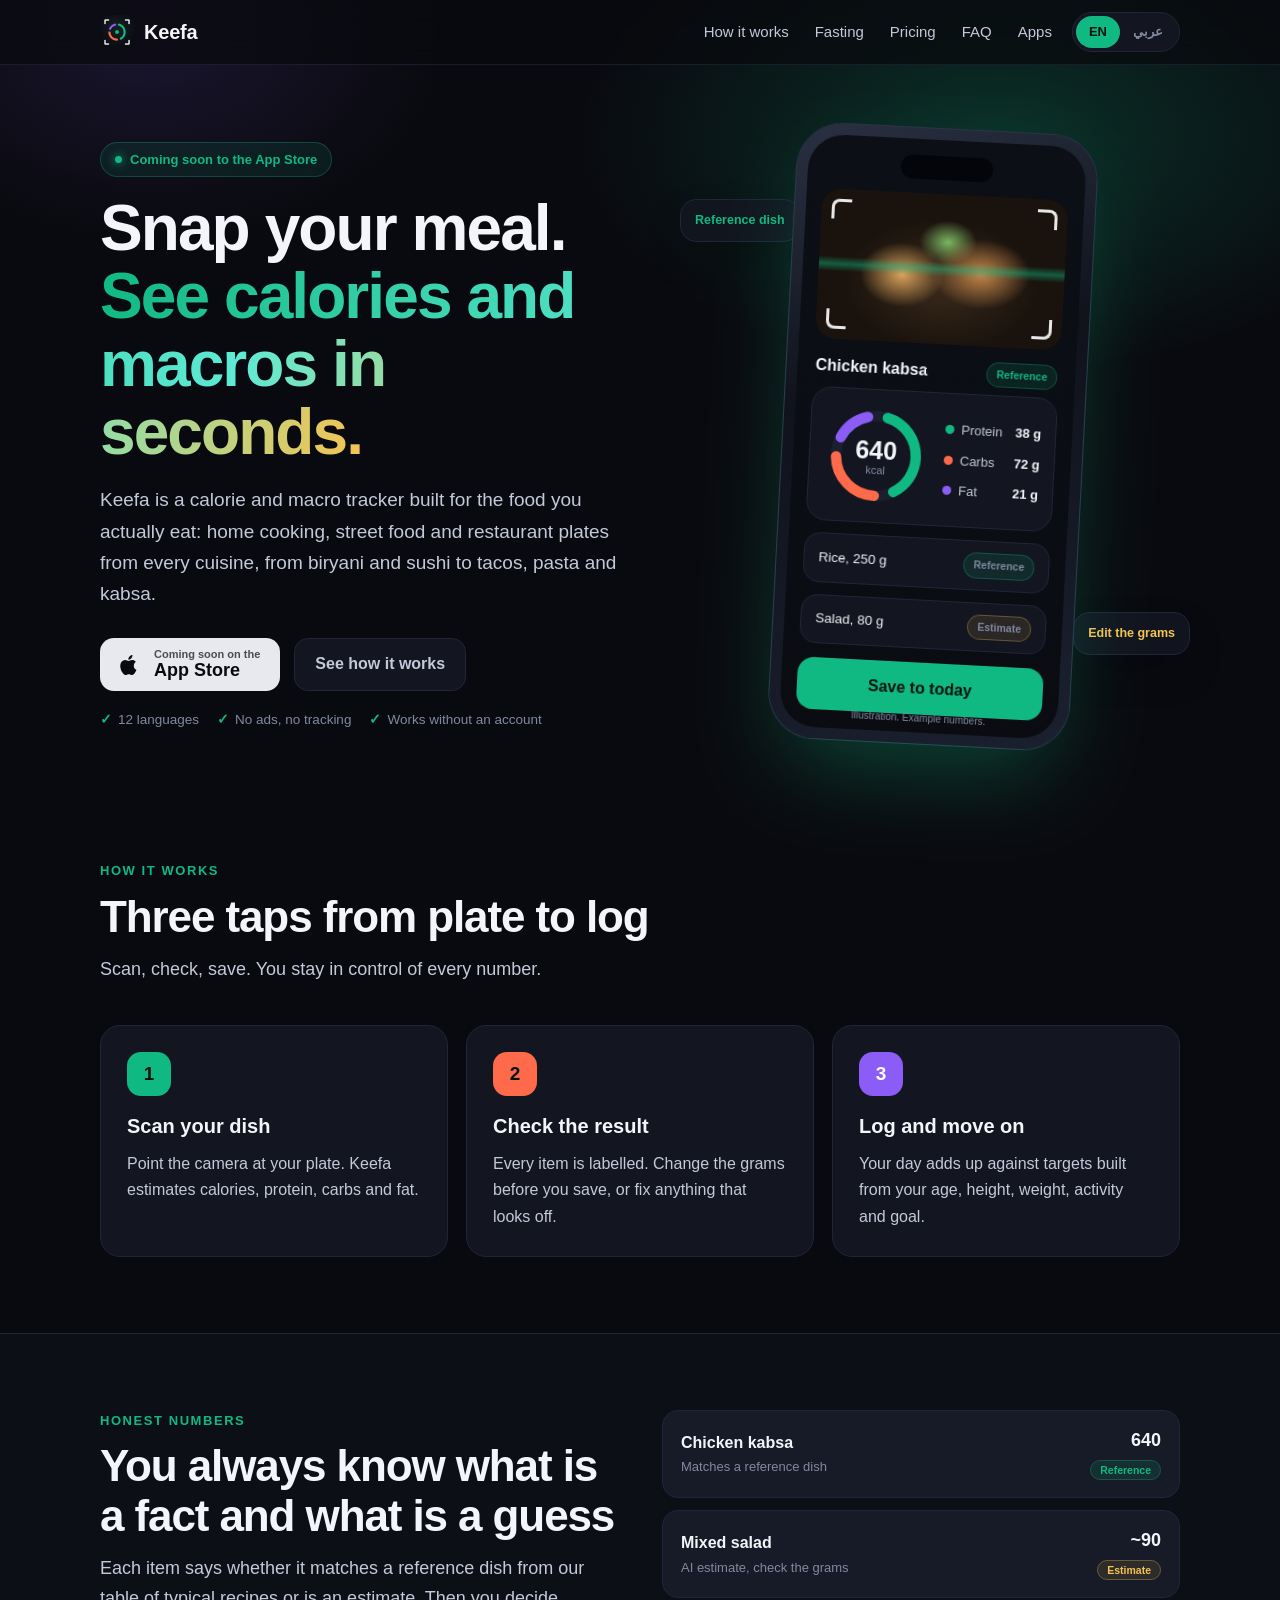
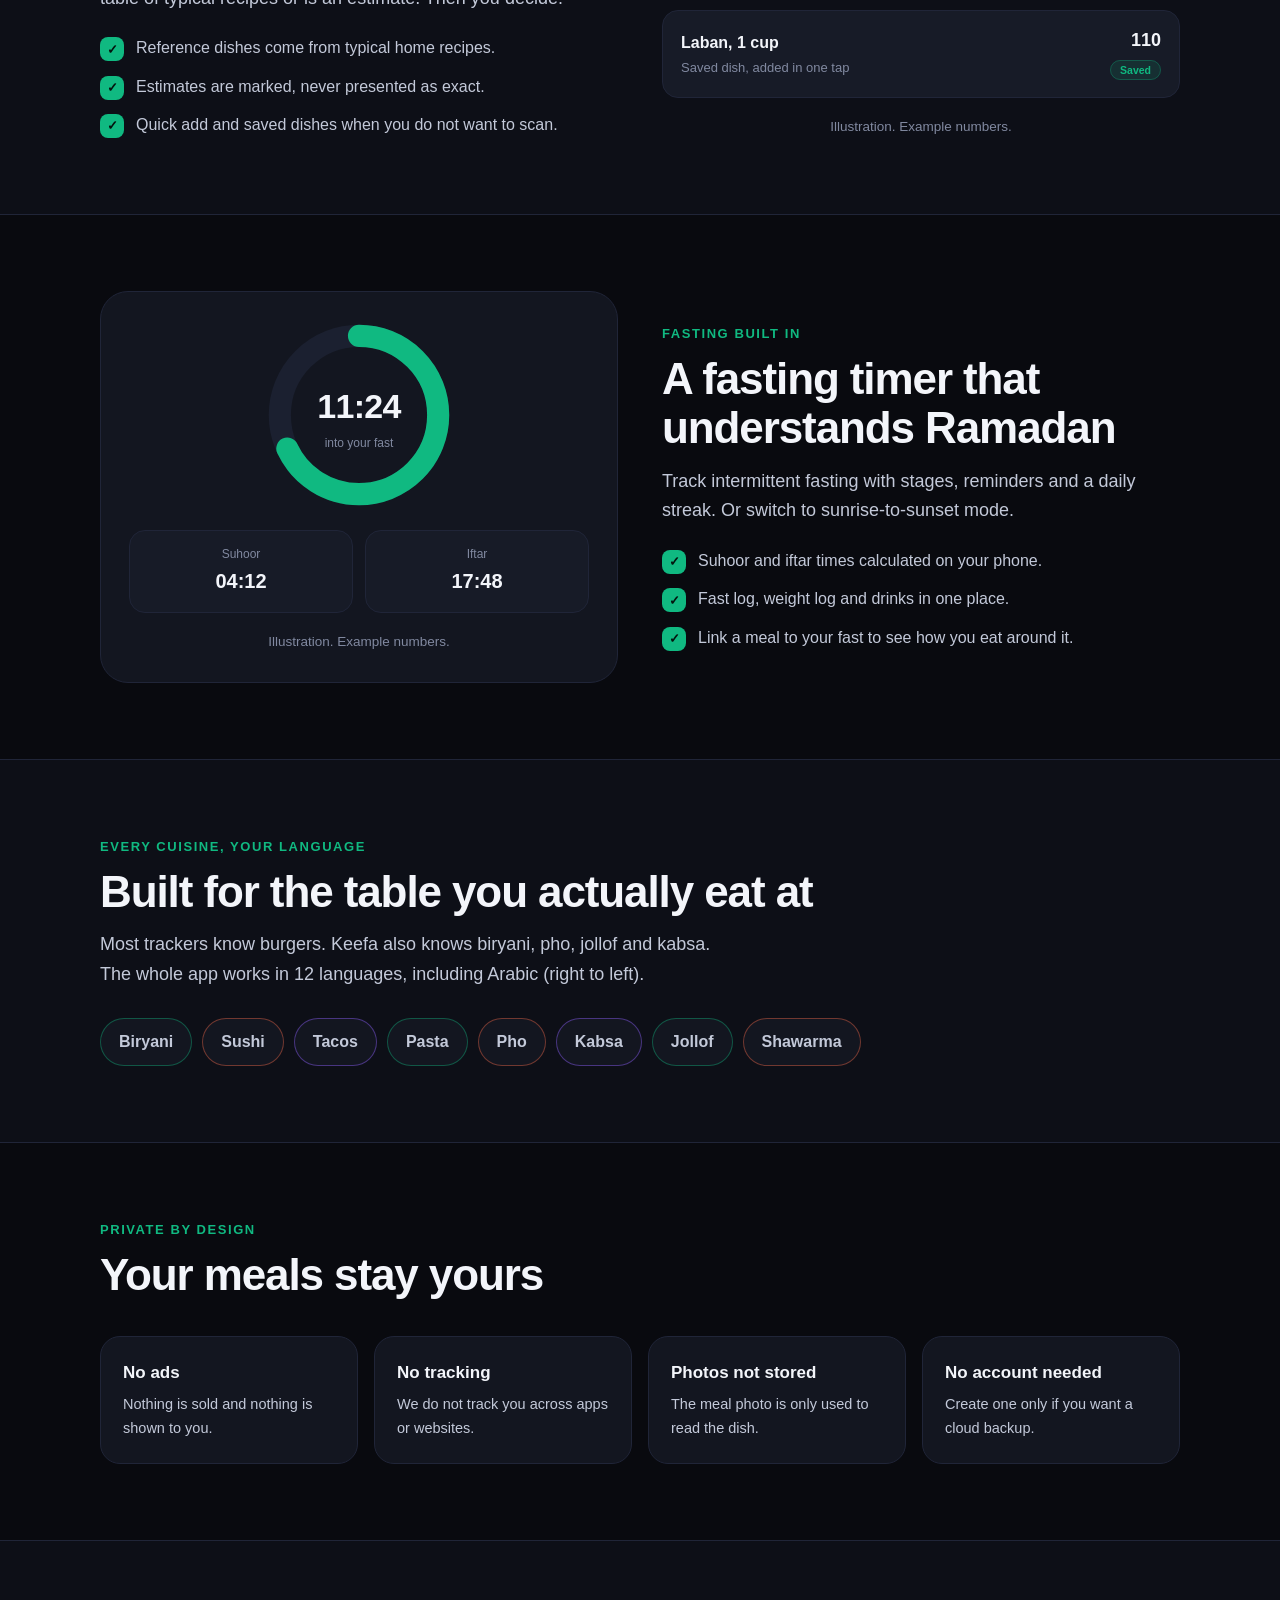
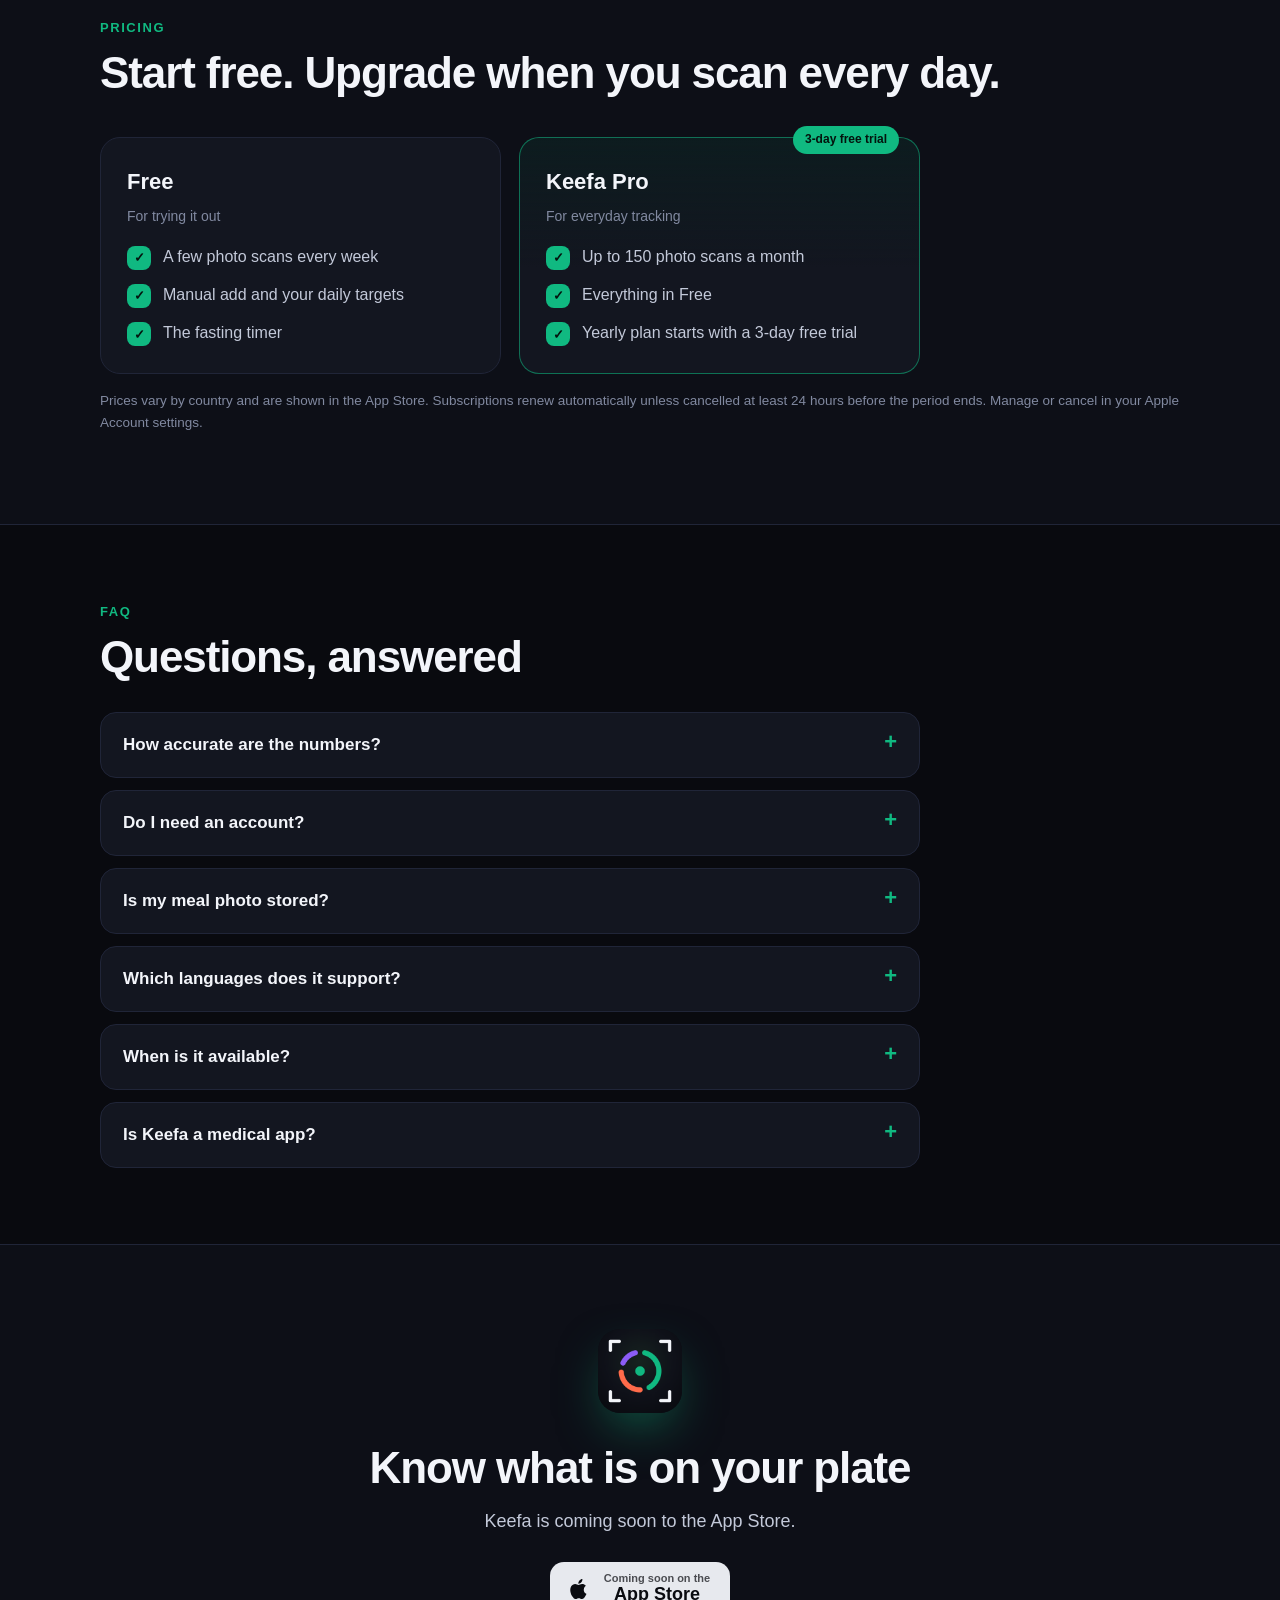
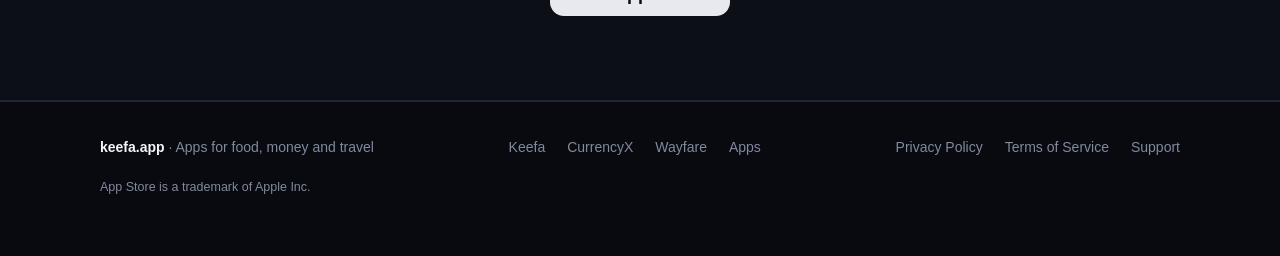
==== commit 52803a3a: "Site copy: every cuisine, 12 languages, not region-specific" ====
--- a/index.html
+++ b/index.html
@@ -4,7 +4,7 @@
 <meta charset="utf-8">
 <meta name="viewport" content="width=device-width, initial-scale=1">
 <title>Keefa: Calorie Counter, Food Scanner &amp; Fasting Timer for iPhone</title>
-<meta name="description" content="Snap a meal, get calories and macros in seconds. Built for kabsa, mandi, tagine and home cooking, with a fasting timer and suhoor and iftar times.">
+<meta name="description" content="Snap a meal, get calories and macros in seconds. Understands home cooking from every cuisine, with a fasting timer and an optional Ramadan mode.">
 <meta name="robots" content="index,follow,max-image-preview:large,max-snippet:-1,max-video-preview:-1">
 <meta name="theme-color" content="#090A0F">
 <link rel="canonical" href="https://keefa.app/">
@@ -14,7 +14,7 @@
 <meta property="og:type" content="website">
 <meta property="og:site_name" content="keefa.app">
 <meta property="og:title" content="Keefa: Calorie Counter, Food Scanner &amp; Fasting Timer for iPhone">
-<meta property="og:description" content="Snap a meal, get calories and macros in seconds. Built for kabsa, mandi, tagine and home cooking, with a fasting timer and suhoor and iftar times.">
+<meta property="og:description" content="Snap a meal, get calories and macros in seconds. Understands home cooking from every cuisine, with a fasting timer and an optional Ramadan mode.">
 <meta property="og:url" content="https://keefa.app/">
 <meta property="og:image" content="https://keefa.app/assets/og-keefa.png">
 <meta property="og:image:width" content="1200">
@@ -23,7 +23,7 @@
 <meta property="og:locale:alternate" content="ar_AR">
 <meta name="twitter:card" content="summary_large_image">
 <meta name="twitter:title" content="Keefa: Calorie Counter, Food Scanner &amp; Fasting Timer for iPhone">
-<meta name="twitter:description" content="Snap a meal, get calories and macros in seconds. Built for kabsa, mandi, tagine and home cooking, with a fasting timer and suhoor and iftar times.">
+<meta name="twitter:description" content="Snap a meal, get calories and macros in seconds. Understands home cooking from every cuisine, with a fasting timer and an optional Ramadan mode.">
 <meta name="twitter:image" content="https://keefa.app/assets/og-keefa.png">
 <meta name="apple-itunes-app" content="app-id=6833574449">
 <link rel="icon" href="/assets/favicon.png" type="image/png">
@@ -245,7 +245,7 @@
 .more{margin-top:26px}
 
 </style>
-<script type="application/ld+json">{"@context": "https://schema.org", "@graph": [{"@type": "WebSite", "@id": "https://keefa.app/#site", "url": "https://keefa.app/", "name": "keefa.app", "inLanguage": ["en", "ar"]}, {"@type": "MobileApplication", "@id": "https://keefa.app/#app", "name": "Keefa", "alternateName": ["Keefa: Calorie Counter", "كيفا"], "operatingSystem": "iOS", "applicationCategory": "HealthApplication", "description": "Snap a meal, get calories and macros in seconds. Built for kabsa, mandi, tagine and home cooking, with a fasting timer and suhoor and iftar times.", "inLanguage": ["en", "ar", "fr"], "image": "https://keefa.app/assets/icon.png", "url": "https://keefa.app/", "offers": {"@type": "Offer", "price": "0", "priceCurrency": "USD"}, "availableOnDevice": "iPhone", "keywords": "calorie counter, macro tracker, food scanner, intermittent fasting, Ramadan, suhoor, iftar"}, {"@type": "FAQPage", "mainEntity": [{"@type": "Question", "name": "How accurate are the numbers?", "acceptedAnswer": {"@type": "Answer", "text": "Reference dishes come from a table of typical recipes. Anything else is an estimate and is labelled as one. Portions vary, so check the grams before you save."}}, {"@type": "Question", "name": "Do I need an account?", "acceptedAnswer": {"@type": "Answer", "text": "No. You can use Keefa without one. Create an account only if you want a cloud backup of your profile, meals and fasting history."}}, {"@type": "Question", "name": "Is my meal photo stored?", "acceptedAnswer": {"@type": "Answer", "text": "No. The photo is only used to read the dish. Read the privacy policy for the full details."}}, {"@type": "Question", "name": "Which languages does it support?", "acceptedAnswer": {"@type": "Answer", "text": "Arabic (right to left), French and English, with more languages being added."}}, {"@type": "Question", "name": "When is it available?", "acceptedAnswer": {"@type": "Answer", "text": "Keefa is coming soon to the App Store for iPhone. Check back here for the link."}}, {"@type": "Question", "name": "Is Keefa a medical app?", "acceptedAnswer": {"@type": "Answer", "text": "No. Keefa gives estimates for general information and is not a medical device. Talk to a doctor before you change how you eat or fast."}}]}]}</script>
+<script type="application/ld+json">{"@context": "https://schema.org", "@graph": [{"@type": "WebSite", "@id": "https://keefa.app/#site", "url": "https://keefa.app/", "name": "keefa.app", "inLanguage": ["en", "ar"]}, {"@type": "MobileApplication", "@id": "https://keefa.app/#app", "name": "Keefa", "alternateName": ["Keefa: Calorie Counter", "كيفا"], "operatingSystem": "iOS", "applicationCategory": "HealthApplication", "description": "Snap a meal, get calories and macros in seconds. Understands home cooking from every cuisine, with a fasting timer and an optional Ramadan mode.", "inLanguage": ["en", "ar", "fr", "es", "pt", "de", "it", "tr", "id", "ru", "ja", "ko"], "image": "https://keefa.app/assets/icon.png", "url": "https://keefa.app/", "offers": {"@type": "Offer", "price": "0", "priceCurrency": "USD"}, "availableOnDevice": "iPhone", "keywords": "calorie counter, macro tracker, food scanner, meal photo, intermittent fasting, keto, Ramadan"}, {"@type": "FAQPage", "mainEntity": [{"@type": "Question", "name": "How accurate are the numbers?", "acceptedAnswer": {"@type": "Answer", "text": "Reference dishes come from a table of typical recipes. Anything else is an estimate and is labelled as one. Portions vary, so check the grams before you save."}}, {"@type": "Question", "name": "Do I need an account?", "acceptedAnswer": {"@type": "Answer", "text": "No. You can use Keefa without one. Create an account only if you want a cloud backup of your profile, meals and fasting history."}}, {"@type": "Question", "name": "Is my meal photo stored?", "acceptedAnswer": {"@type": "Answer", "text": "No. The photo is only used to read the dish. Read the privacy policy for the full details."}}, {"@type": "Question", "name": "Which languages does it support?", "acceptedAnswer": {"@type": "Answer", "text": "English, Arabic (right to left), French, Spanish, Portuguese, German, Italian, Turkish, Indonesian, Russian, Japanese and Korean."}}, {"@type": "Question", "name": "When is it available?", "acceptedAnswer": {"@type": "Answer", "text": "Keefa is coming soon to the App Store for iPhone. Check back here for the link."}}, {"@type": "Question", "name": "Is Keefa a medical app?", "acceptedAnswer": {"@type": "Answer", "text": "No. Keefa gives estimates for general information and is not a medical device. Talk to a doctor before you change how you eat or fast."}}]}]}</script>
 </head>
 <body>
 <div class="glow"></div>
@@ -258,7 +258,7 @@
     <div>
       <span class="pill"><i></i><span>Coming soon to the App Store</span></span>
       <h1><span>Snap your meal.</span><br><em>See calories and macros in seconds.</em></h1>
-      <p class="lead">Keefa is a calorie and macro tracker built for home-cooked and regional food: kabsa, mandi, machboos, tagine, couscous, harira and more.</p>
+      <p class="lead">Keefa is a calorie and macro tracker built for the food you actually eat: home cooking, street food and restaurant plates from every cuisine, from biryani and sushi to tacos, pasta and kabsa.</p>
       <div class="cta">
         <span class="store" aria-label="App Store, coming soon">
           <svg viewBox="0 0 24 24" fill="currentColor" aria-hidden="true"><path d="M16.4 12.6c0-2.3 1.9-3.4 2-3.5-1.1-1.6-2.8-1.8-3.4-1.8-1.4-.1-2.8.9-3.5.9-.7 0-1.8-.8-3-.8-1.5 0-3 .9-3.8 2.3-1.6 2.8-.4 7 1.2 9.3.8 1.1 1.7 2.4 2.9 2.3 1.2 0 1.6-.7 3-.7s1.8.7 3 .7c1.3 0 2.1-1.1 2.8-2.3.9-1.3 1.3-2.5 1.3-2.6-.1 0-2.5-1-2.5-3.8zM14.2 5.8c.6-.8 1.1-1.9.9-3-.9 0-2.1.6-2.7 1.4-.6.7-1.1 1.8-1 2.9 1.1.1 2.1-.5 2.8-1.3z"/></svg>
@@ -267,7 +267,7 @@
         <a class="ghost" href="#how">See how it works</a>
       </div>
       <div class="micro">
-        <span>Arabic, French, English</span>
+        <span>12 languages</span>
         <span>No ads, no tracking</span>
         <span>Works without an account</span>
       </div>
@@ -374,11 +374,11 @@
 <!-- FOOD + LANGUAGES -->
 <section class="alt">
   <div class="wrap">
-    <div class="eyebrow">Your food, your language</div>
+    <div class="eyebrow">Every cuisine, your language</div>
     <h2>Built for the table you actually eat at</h2>
-    <p class="sub">Most trackers know burgers. Keefa knows the dishes you cook at home. The whole app works in Arabic (right to left), French and English, with more languages on the way.</p>
+    <p class="sub">Most trackers know burgers. Keefa also knows biryani, pho, jollof and kabsa. The whole app works in 12 languages, including Arabic (right to left).</p>
     <div class="dishes reveal">
-      <span>Kabsa</span><span>Mandi</span><span>Machboos</span><span>Tagine</span><span>Couscous</span><span>Harira</span><span>Shawarma</span><span>Koshari</span>
+      <span>Biryani</span><span>Sushi</span><span>Tacos</span><span>Pasta</span><span>Pho</span><span>Kabsa</span><span>Jollof</span><span>Shawarma</span>
     </div>
   </div>
 </section>
@@ -434,7 +434,7 @@
       <details><summary>How accurate are the numbers?</summary><p>Reference dishes come from a table of typical recipes. Anything else is an estimate and is labelled as one. Portions vary, so check the grams before you save.</p></details>
       <details><summary>Do I need an account?</summary><p>No. You can use Keefa without one. Create an account only if you want a cloud backup of your profile, meals and fasting history.</p></details>
       <details><summary>Is my meal photo stored?</summary><p>No. The photo is only used to read the dish. Read the privacy policy for the full details.</p></details>
-      <details><summary>Which languages does it support?</summary><p>Arabic (right to left), French and English, with more languages being added.</p></details>
+      <details><summary>Which languages does it support?</summary><p>English, Arabic (right to left), French, Spanish, Portuguese, German, Italian, Turkish, Indonesian, Russian, Japanese and Korean.</p></details>
       <details><summary>When is it available?</summary><p>Keefa is coming soon to the App Store for iPhone. Check back here for the link.</p></details>
       <details><summary>Is Keefa a medical app?</summary><p>No. Keefa gives estimates for general information and is not a medical device. Talk to a doctor before you change how you eat or fast.</p></details>
     </div>
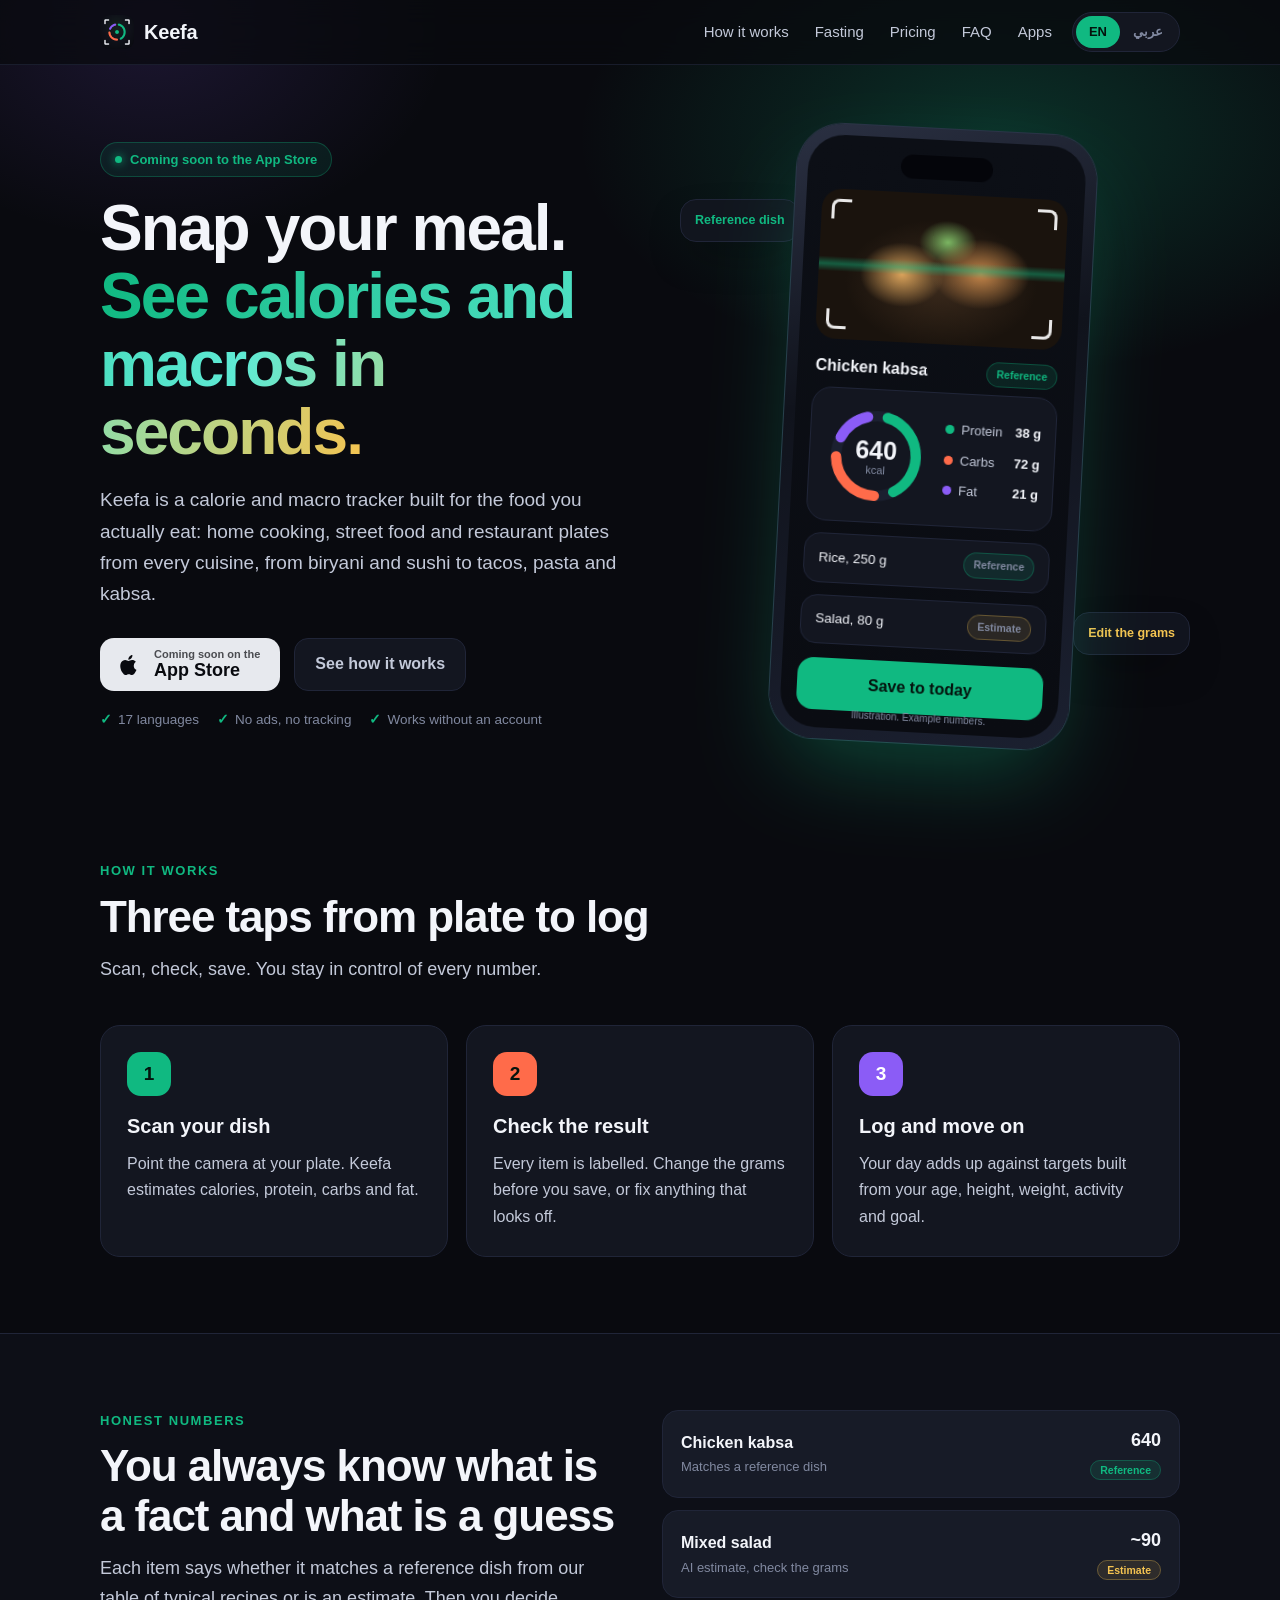
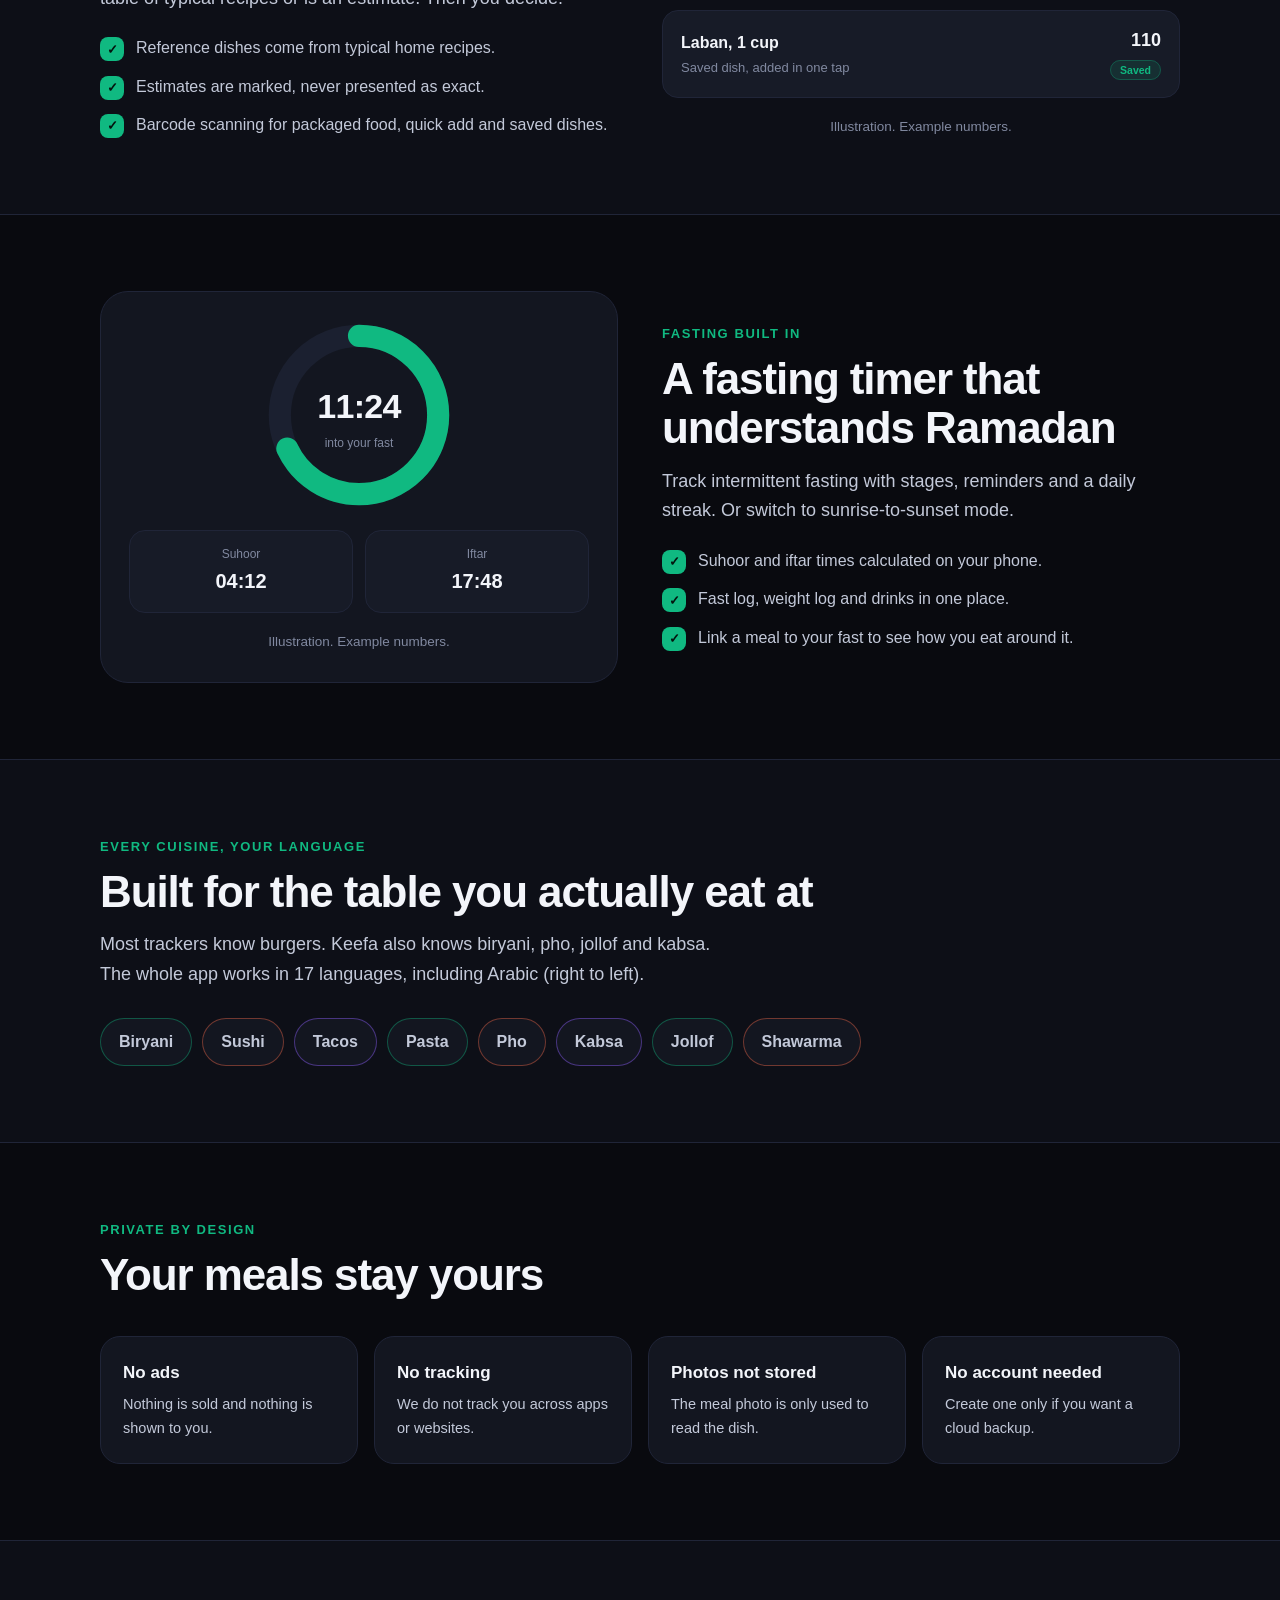
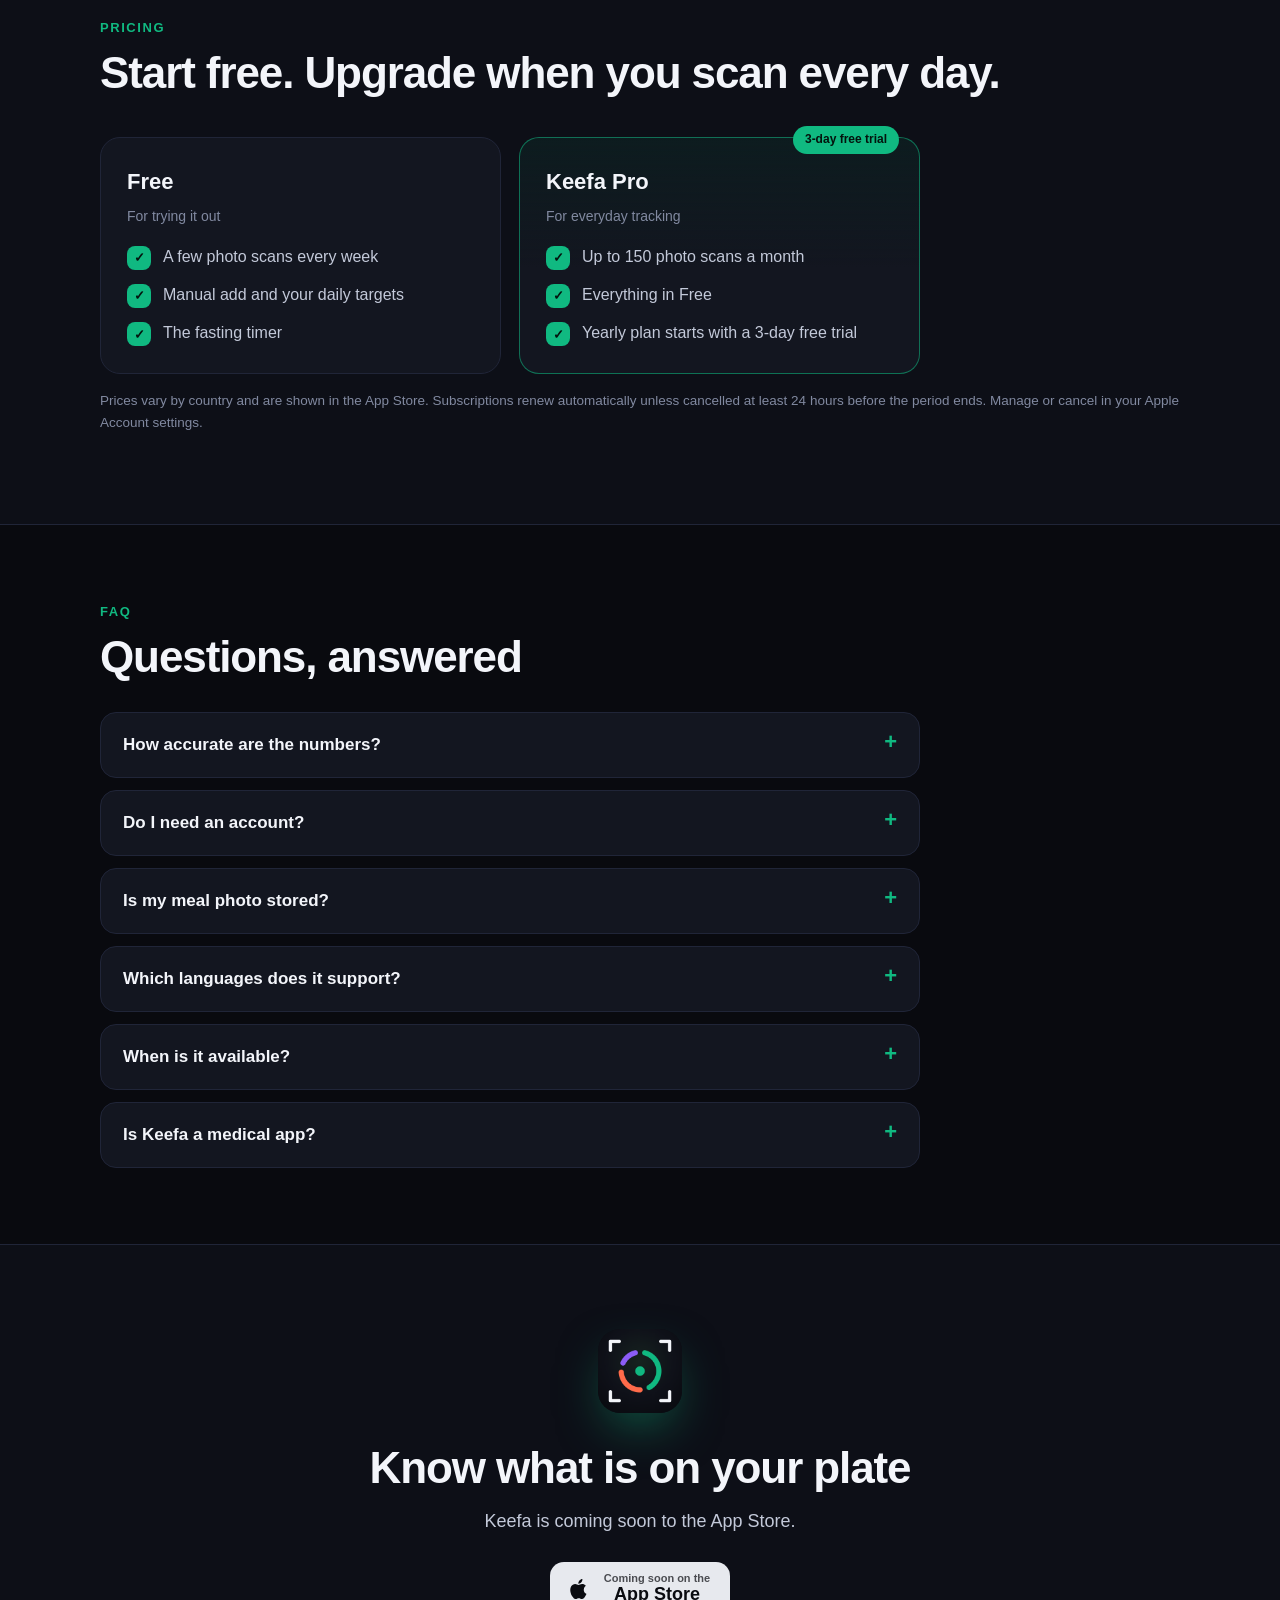
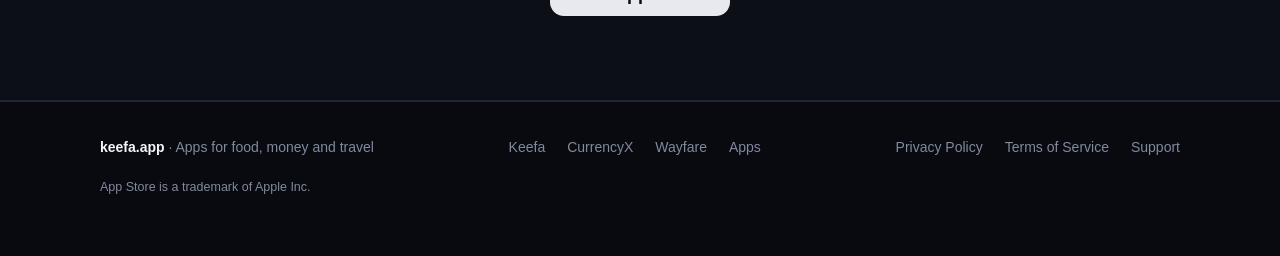
==== commit 094a74d9: "Site: 17 languages, barcode scanning in the privacy policy" ====
--- a/index.html
+++ b/index.html
@@ -245,7 +245,7 @@
 .more{margin-top:26px}
 
 </style>
-<script type="application/ld+json">{"@context": "https://schema.org", "@graph": [{"@type": "WebSite", "@id": "https://keefa.app/#site", "url": "https://keefa.app/", "name": "keefa.app", "inLanguage": ["en", "ar"]}, {"@type": "MobileApplication", "@id": "https://keefa.app/#app", "name": "Keefa", "alternateName": ["Keefa: Calorie Counter", "كيفا"], "operatingSystem": "iOS", "applicationCategory": "HealthApplication", "description": "Snap a meal, get calories and macros in seconds. Understands home cooking from every cuisine, with a fasting timer and an optional Ramadan mode.", "inLanguage": ["en", "ar", "fr", "es", "pt", "de", "it", "tr", "id", "ru", "ja", "ko"], "image": "https://keefa.app/assets/icon.png", "url": "https://keefa.app/", "offers": {"@type": "Offer", "price": "0", "priceCurrency": "USD"}, "availableOnDevice": "iPhone", "keywords": "calorie counter, macro tracker, food scanner, meal photo, intermittent fasting, keto, Ramadan"}, {"@type": "FAQPage", "mainEntity": [{"@type": "Question", "name": "How accurate are the numbers?", "acceptedAnswer": {"@type": "Answer", "text": "Reference dishes come from a table of typical recipes. Anything else is an estimate and is labelled as one. Portions vary, so check the grams before you save."}}, {"@type": "Question", "name": "Do I need an account?", "acceptedAnswer": {"@type": "Answer", "text": "No. You can use Keefa without one. Create an account only if you want a cloud backup of your profile, meals and fasting history."}}, {"@type": "Question", "name": "Is my meal photo stored?", "acceptedAnswer": {"@type": "Answer", "text": "No. The photo is only used to read the dish. Read the privacy policy for the full details."}}, {"@type": "Question", "name": "Which languages does it support?", "acceptedAnswer": {"@type": "Answer", "text": "English, Arabic (right to left), French, Spanish, Portuguese, German, Italian, Turkish, Indonesian, Russian, Japanese and Korean."}}, {"@type": "Question", "name": "When is it available?", "acceptedAnswer": {"@type": "Answer", "text": "Keefa is coming soon to the App Store for iPhone. Check back here for the link."}}, {"@type": "Question", "name": "Is Keefa a medical app?", "acceptedAnswer": {"@type": "Answer", "text": "No. Keefa gives estimates for general information and is not a medical device. Talk to a doctor before you change how you eat or fast."}}]}]}</script>
+<script type="application/ld+json">{"@context": "https://schema.org", "@graph": [{"@type": "WebSite", "@id": "https://keefa.app/#site", "url": "https://keefa.app/", "name": "keefa.app", "inLanguage": ["en", "ar"]}, {"@type": "MobileApplication", "@id": "https://keefa.app/#app", "name": "Keefa", "alternateName": ["Keefa: Calorie Counter", "كيفا"], "operatingSystem": "iOS", "applicationCategory": "HealthApplication", "description": "Snap a meal, get calories and macros in seconds. Understands home cooking from every cuisine, with a fasting timer and an optional Ramadan mode.", "inLanguage": ["en", "ar", "fr", "es", "pt", "de", "it", "tr", "id", "ru", "ja", "ko", "hi", "vi", "th", "pl", "nl"], "image": "https://keefa.app/assets/icon.png", "url": "https://keefa.app/", "offers": {"@type": "Offer", "price": "0", "priceCurrency": "USD"}, "availableOnDevice": "iPhone", "keywords": "calorie counter, macro tracker, food scanner, barcode scanner, meal photo, intermittent fasting, keto, Ramadan"}, {"@type": "FAQPage", "mainEntity": [{"@type": "Question", "name": "How accurate are the numbers?", "acceptedAnswer": {"@type": "Answer", "text": "Reference dishes come from a table of typical recipes. Anything else is an estimate and is labelled as one. Portions vary, so check the grams before you save."}}, {"@type": "Question", "name": "Do I need an account?", "acceptedAnswer": {"@type": "Answer", "text": "No. You can use Keefa without one. Create an account only if you want a cloud backup of your profile, meals and fasting history."}}, {"@type": "Question", "name": "Is my meal photo stored?", "acceptedAnswer": {"@type": "Answer", "text": "No. The photo is only used to read the dish. Barcode scans send only the number to the Open Food Facts database. Read the privacy policy for the full details."}}, {"@type": "Question", "name": "Which languages does it support?", "acceptedAnswer": {"@type": "Answer", "text": "English, Arabic (right to left), French, Spanish, Portuguese, German, Italian, Turkish, Indonesian, Russian, Japanese, Korean, Hindi, Vietnamese, Thai, Polish and Dutch."}}, {"@type": "Question", "name": "When is it available?", "acceptedAnswer": {"@type": "Answer", "text": "Keefa is coming soon to the App Store for iPhone. Check back here for the link."}}, {"@type": "Question", "name": "Is Keefa a medical app?", "acceptedAnswer": {"@type": "Answer", "text": "No. Keefa gives estimates for general information and is not a medical device. Talk to a doctor before you change how you eat or fast."}}]}]}</script>
 </head>
 <body>
 <div class="glow"></div>
@@ -267,7 +267,7 @@
         <a class="ghost" href="#how">See how it works</a>
       </div>
       <div class="micro">
-        <span>12 languages</span>
+        <span>17 languages</span>
         <span>No ads, no tracking</span>
         <span>Works without an account</span>
       </div>
@@ -329,7 +329,7 @@
       <ul class="checks">
         <li>Reference dishes come from typical home recipes.</li>
         <li>Estimates are marked, never presented as exact.</li>
-        <li>Quick add and saved dishes when you do not want to scan.</li>
+        <li>Barcode scanning for packaged food, quick add and saved dishes.</li>
       </ul>
     </div>
     <div class="honest reveal">
@@ -376,7 +376,7 @@
   <div class="wrap">
     <div class="eyebrow">Every cuisine, your language</div>
     <h2>Built for the table you actually eat at</h2>
-    <p class="sub">Most trackers know burgers. Keefa also knows biryani, pho, jollof and kabsa. The whole app works in 12 languages, including Arabic (right to left).</p>
+    <p class="sub">Most trackers know burgers. Keefa also knows biryani, pho, jollof and kabsa. The whole app works in 17 languages, including Arabic (right to left).</p>
     <div class="dishes reveal">
       <span>Biryani</span><span>Sushi</span><span>Tacos</span><span>Pasta</span><span>Pho</span><span>Kabsa</span><span>Jollof</span><span>Shawarma</span>
     </div>
@@ -433,8 +433,8 @@
     <div class="faq">
       <details><summary>How accurate are the numbers?</summary><p>Reference dishes come from a table of typical recipes. Anything else is an estimate and is labelled as one. Portions vary, so check the grams before you save.</p></details>
       <details><summary>Do I need an account?</summary><p>No. You can use Keefa without one. Create an account only if you want a cloud backup of your profile, meals and fasting history.</p></details>
-      <details><summary>Is my meal photo stored?</summary><p>No. The photo is only used to read the dish. Read the privacy policy for the full details.</p></details>
-      <details><summary>Which languages does it support?</summary><p>English, Arabic (right to left), French, Spanish, Portuguese, German, Italian, Turkish, Indonesian, Russian, Japanese and Korean.</p></details>
+      <details><summary>Is my meal photo stored?</summary><p>No. The photo is only used to read the dish. Barcode scans send only the number to the Open Food Facts database. Read the privacy policy for the full details.</p></details>
+      <details><summary>Which languages does it support?</summary><p>English, Arabic (right to left), French, Spanish, Portuguese, German, Italian, Turkish, Indonesian, Russian, Japanese, Korean, Hindi, Vietnamese, Thai, Polish and Dutch.</p></details>
       <details><summary>When is it available?</summary><p>Keefa is coming soon to the App Store for iPhone. Check back here for the link.</p></details>
       <details><summary>Is Keefa a medical app?</summary><p>No. Keefa gives estimates for general information and is not a medical device. Talk to a doctor before you change how you eat or fast.</p></details>
     </div>
